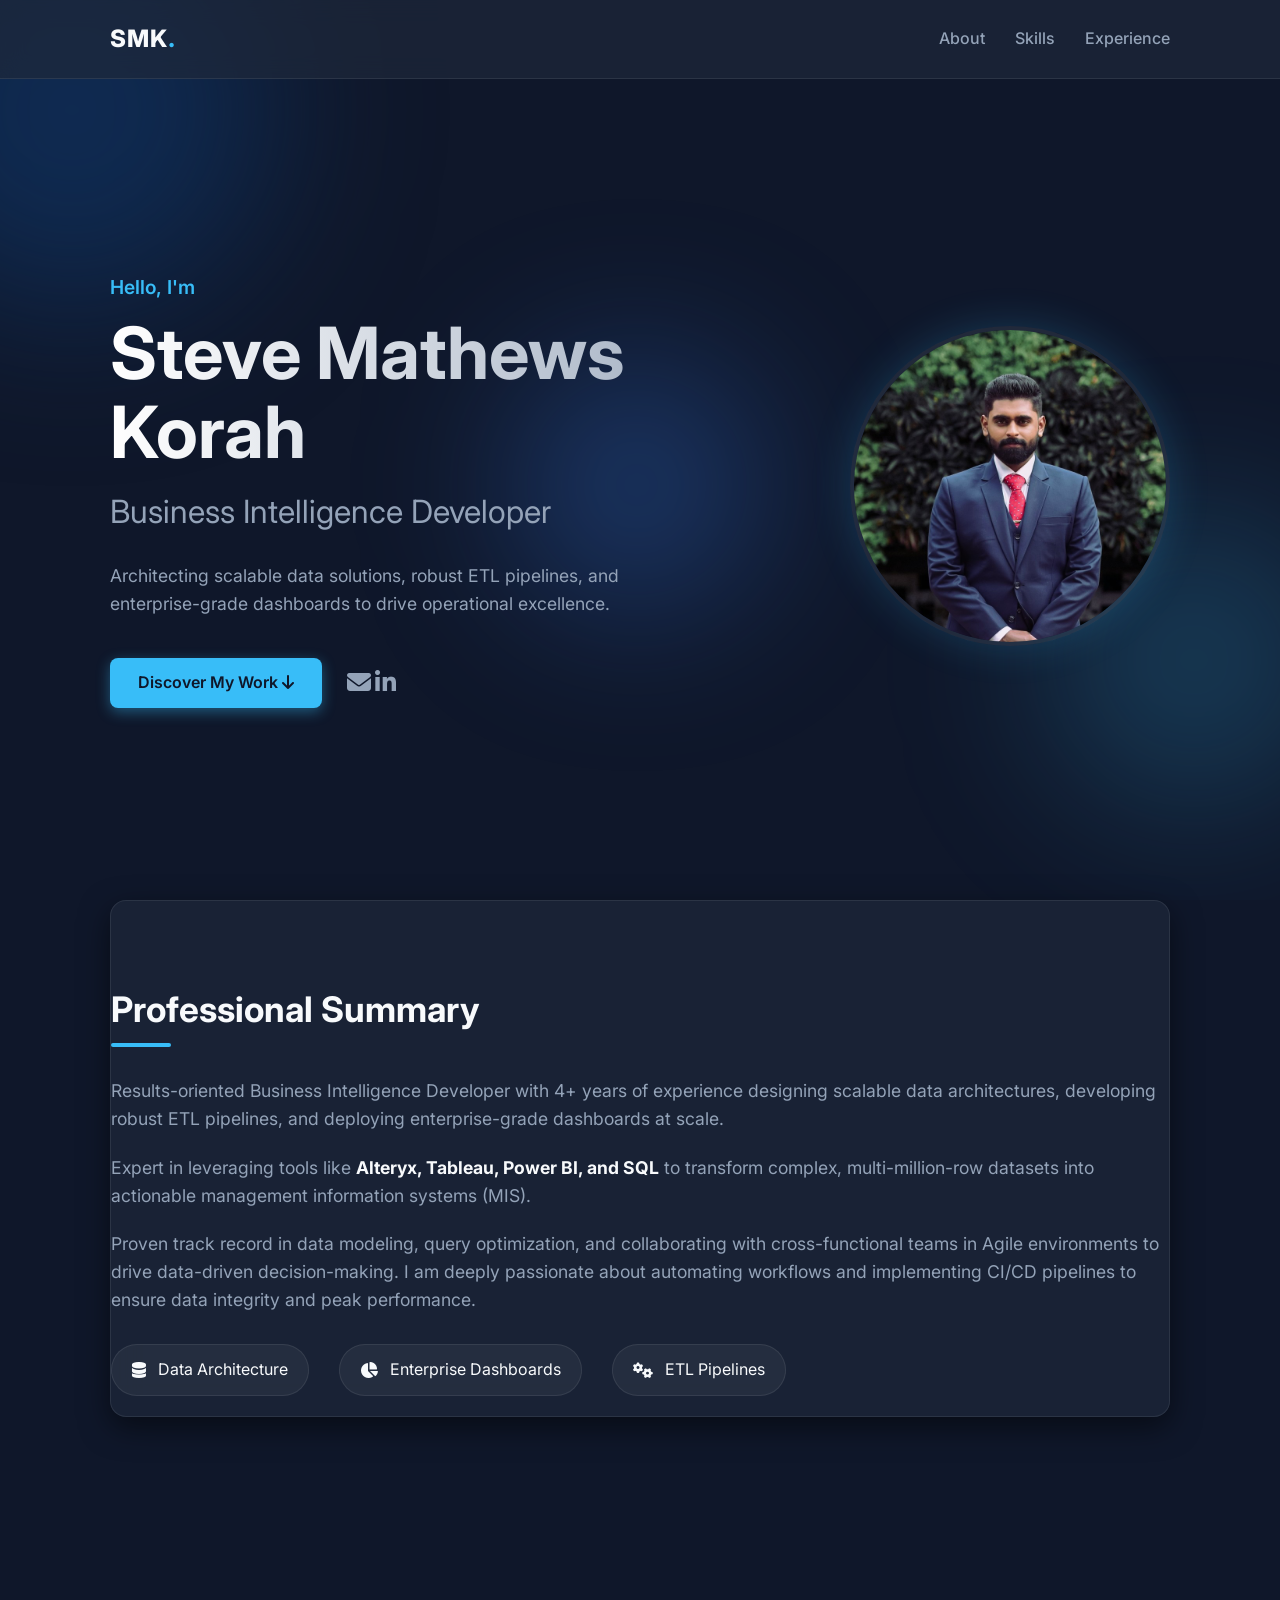
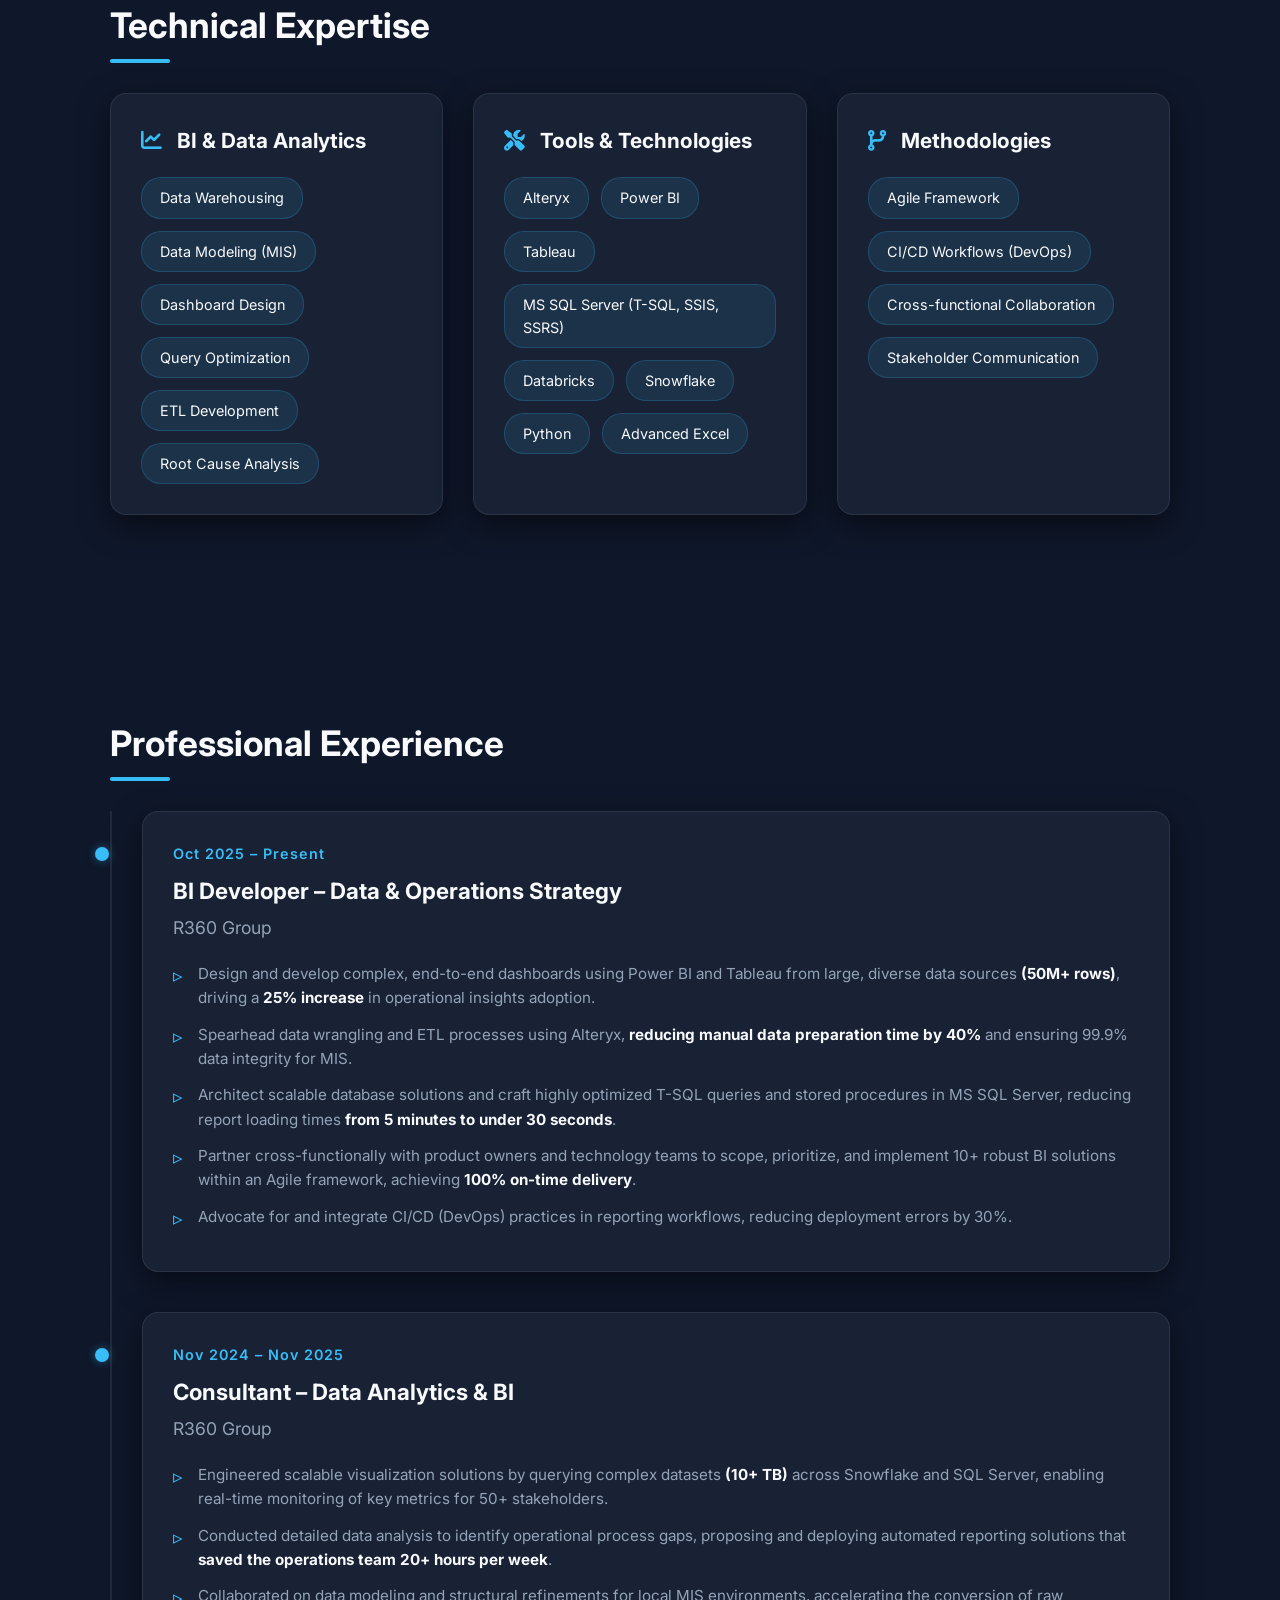
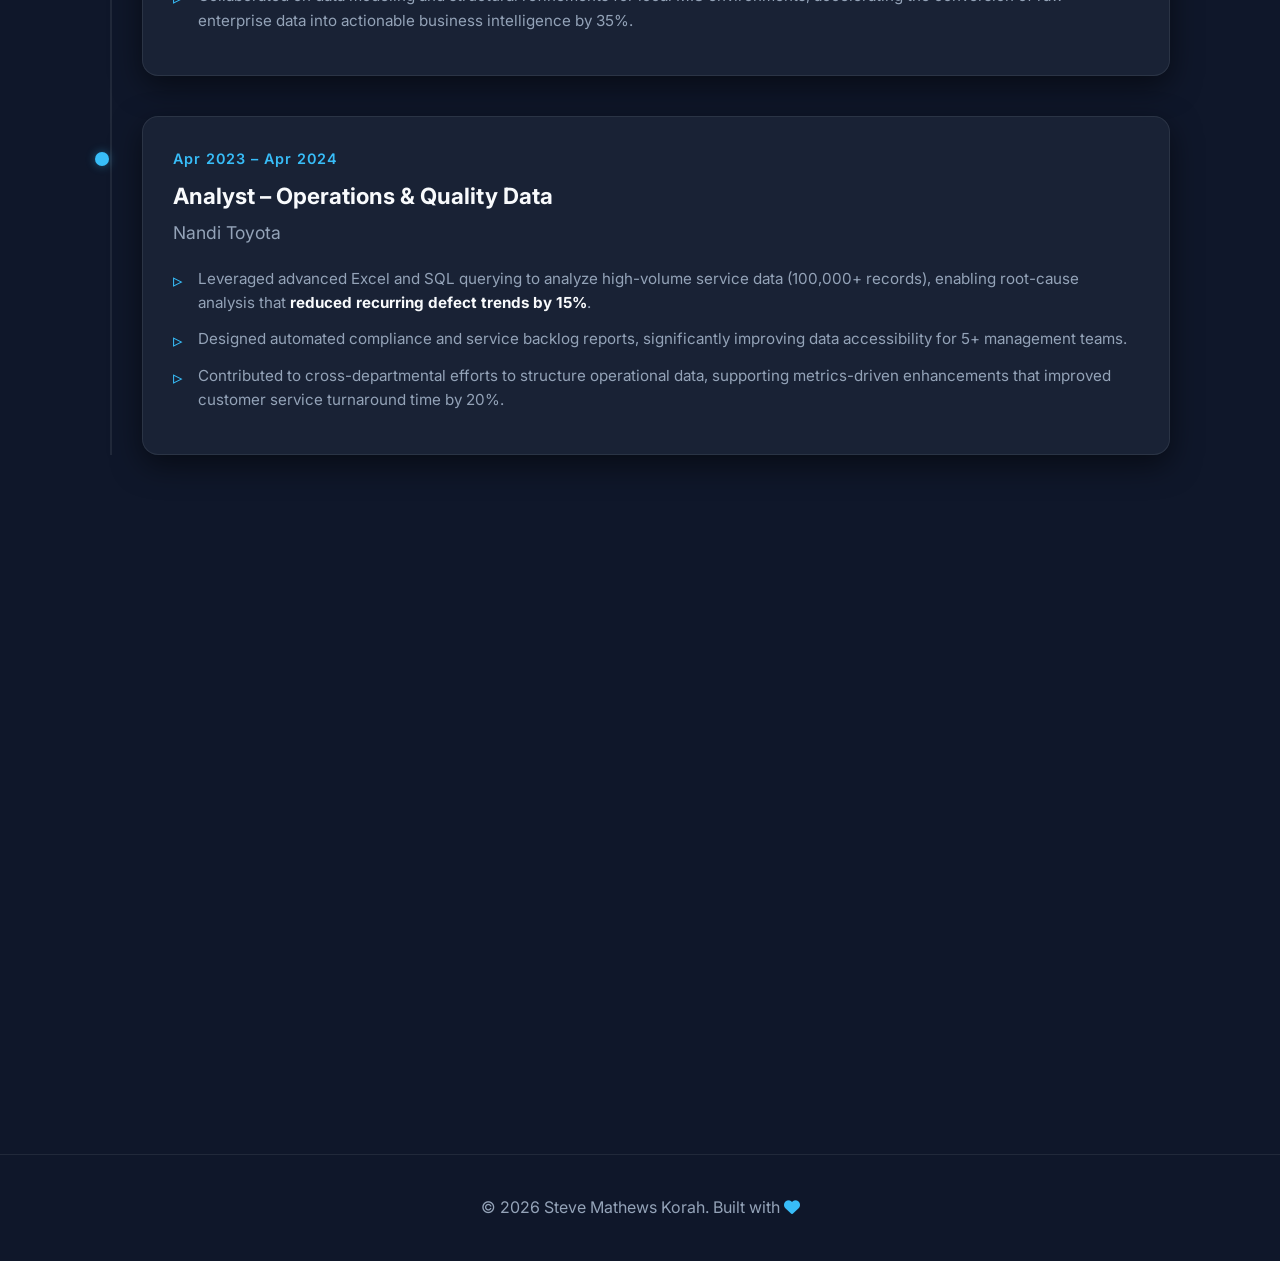
==== index.html @ 28ca1b76 "Initial commit of Steve's BI Developer Portfolio" ====
<!DOCTYPE html>
<html lang="en">
<head>
    <meta charset="UTF-8">
    <meta name="viewport" content="width=device-width, initial-scale=1.0">
    <title>Steve Mathews Korah | BI Developer</title>
    <meta name="description" content="Portfolio of Steve Mathews Korah, a strategic Business Intelligence Developer specializing in data architecture, SQL, Power BI, and Alteryx.">
    <!-- Google Fonts: Inter -->
    <link rel="preconnect" href="https://fonts.googleapis.com">
    <link rel="preconnect" href="https://fonts.gstatic.com" crossorigin>
    <link href="https://fonts.googleapis.com/css2?family=Inter:wght@300;400;500;600;700;800&display=swap" rel="stylesheet">
    <!-- Main Stylesheet -->
    <link rel="stylesheet" href="style.css">
    <!-- Font Awesome for Icons -->
    <link rel="stylesheet" href="https://cdnjs.cloudflare.com/ajax/libs/font-awesome/6.4.0/css/all.min.css">
</head>
<body>

    <!-- Dynamic Background -->
    <div class="bg-shapes">
        <div class="shape shape-1"></div>
        <div class="shape shape-2"></div>
        <div class="shape shape-3"></div>
    </div>

    <!-- Navigation -->
    <nav class="glass-nav">
        <div class="nav-content">
            <a href="#" class="logo">SMK<span class="accent">.</span></a>
            <ul class="nav-links">
                <li><a href="#about">About</a></li>
                <li><a href="#skills">Skills</a></li>
                <li><a href="#experience">Experience</a></li>
            </ul>
        </div>
    </nav>

    <main>
        <!-- Hero Section -->
        <section id="hero" class="hero-section fade-in">
            <div class="hero-container">
                <div class="hero-text">
                    <p class="greeting">Hello, I'm</p>
                    <h1 class="name">Steve Mathews Korah</h1>
                    <h2 class="title">Business Intelligence Developer</h2>
                    <p class="subtitle">Architecting scalable data solutions, robust ETL pipelines, and enterprise-grade dashboards to drive operational excellence.</p>
                    <div class="hero-actions">
                        <a href="#about" class="btn btn-primary">Discover My Work <i class="fa-solid fa-arrow-down"></i></a>
                        <div class="social-links">
                            <a href="mailto:stevemathewskorah@gmail.com" target="_blank" aria-label="Email"><i class="fa-solid fa-envelope"></i></a>
                            <a href="https://linkedin.com/in/steve-mathews-korah-229632209" target="_blank" aria-label="LinkedIn"><i class="fa-brands fa-linkedin-in"></i></a>
                        </div>
                    </div>
                </div>
                <div class="hero-image-wrapper">
                    <img src="assets/profile_pic.jpg" alt="Steve Mathews Korah" class="hero-img">
                </div>
            </div>
        </section>

        <!-- About Section -->
        <section id="about" class="section glass-card slide-up">
            <h2 class="section-title">Professional Summary</h2>
            <div class="about-content">
                <p>Results-oriented Business Intelligence Developer with 4+ years of experience designing scalable data architectures, developing robust ETL pipelines, and deploying enterprise-grade dashboards at scale.</p>
                <p>Expert in leveraging tools like <strong>Alteryx, Tableau, Power BI, and SQL</strong> to transform complex, multi-million-row datasets into actionable management information systems (MIS).</p>
                <p>Proven track record in data modeling, query optimization, and collaborating with cross-functional teams in Agile environments to drive data-driven decision-making. I am deeply passionate about automating workflows and implementing CI/CD pipelines to ensure data integrity and peak performance.</p>
                
                <div class="highlights">
                    <div class="highlight-item">
                        <i class="fa-solid fa-database"></i>
                        <span class="highlight-text">Data Architecture</span>
                    </div>
                    <div class="highlight-item">
                        <i class="fa-solid fa-chart-pie"></i>
                        <span class="highlight-text">Enterprise Dashboards</span>
                    </div>
                    <div class="highlight-item">
                        <i class="fa-solid fa-gears"></i>
                        <span class="highlight-text">ETL Pipelines</span>
                    </div>
                </div>
            </div>
        </section>

        <!-- Skills Section -->
        <section id="skills" class="section slide-up">
            <h2 class="section-title">Technical Expertise</h2>
            
            <div class="skills-grid">
                <!-- BI & Data Analytics -->
                <div class="skill-category glass-card hover-lift">
                    <h3><i class="fa-solid fa-chart-line accent-icon"></i> BI & Data Analytics</h3>
                    <ul class="skill-tags">
                        <li>Data Warehousing</li>
                        <li>Data Modeling (MIS)</li>
                        <li>Dashboard Design</li>
                        <li>Query Optimization</li>
                        <li>ETL Development</li>
                        <li>Root Cause Analysis</li>
                    </ul>
                </div>

                <!-- Technical Tools -->
                <div class="skill-category glass-card hover-lift">
                    <h3><i class="fa-solid fa-screwdriver-wrench accent-icon"></i> Tools & Technologies</h3>
                    <ul class="skill-tags">
                        <li>Alteryx</li>
                        <li>Power BI</li>
                        <li>Tableau</li>
                        <li>MS SQL Server (T-SQL, SSIS, SSRS)</li>
                        <li>Databricks</li>
                        <li>Snowflake</li>
                        <li>Python</li>
                        <li>Advanced Excel</li>
                    </ul>
                </div>

                <!-- Methodologies -->
                <div class="skill-category glass-card hover-lift">
                    <h3><i class="fa-solid fa-code-branch accent-icon"></i> Methodologies</h3>
                    <ul class="skill-tags">
                        <li>Agile Framework</li>
                        <li>CI/CD Workflows (DevOps)</li>
                        <li>Cross-functional Collaboration</li>
                        <li>Stakeholder Communication</li>
                    </ul>
                </div>
            </div>
        </section>

        <!-- Experience Section -->
        <section id="experience" class="section slide-up">
            <h2 class="section-title">Professional Experience</h2>
            
            <div class="timeline">
                
                <!-- R360 Present -->
                <div class="timeline-item glass-card hover-glow">
                    <div class="timeline-date">Oct 2025 – Present</div>
                    <div class="timeline-content">
                        <h3>BI Developer – Data & Operations Strategy</h3>
                        <h4>R360 Group</h4>
                        <ul class="achievement-list">
                            <li>Design and develop complex, end-to-end dashboards using Power BI and Tableau from large, diverse data sources <strong>(50M+ rows)</strong>, driving a <strong>25% increase</strong> in operational insights adoption.</li>
                            <li>Spearhead data wrangling and ETL processes using Alteryx, <strong>reducing manual data preparation time by 40%</strong> and ensuring 99.9% data integrity for MIS.</li>
                            <li>Architect scalable database solutions and craft highly optimized T-SQL queries and stored procedures in MS SQL Server, reducing report loading times <strong>from 5 minutes to under 30 seconds</strong>.</li>
                            <li>Partner cross-functionally with product owners and technology teams to scope, prioritize, and implement 10+ robust BI solutions within an Agile framework, achieving <strong>100% on-time delivery</strong>.</li>
                            <li>Advocate for and integrate CI/CD (DevOps) practices in reporting workflows, reducing deployment errors by 30%.</li>
                        </ul>
                    </div>
                </div>

                <!-- R360 Consultant -->
                <div class="timeline-item glass-card hover-glow">
                    <div class="timeline-date">Nov 2024 – Nov 2025</div>
                    <div class="timeline-content">
                        <h3>Consultant – Data Analytics & BI</h3>
                        <h4>R360 Group</h4>
                        <ul class="achievement-list">
                            <li>Engineered scalable visualization solutions by querying complex datasets <strong>(10+ TB)</strong> across Snowflake and SQL Server, enabling real-time monitoring of key metrics for 50+ stakeholders.</li>
                            <li>Conducted detailed data analysis to identify operational process gaps, proposing and deploying automated reporting solutions that <strong>saved the operations team 20+ hours per week</strong>.</li>
                            <li>Collaborated on data modeling and structural refinements for local MIS environments, accelerating the conversion of raw enterprise data into actionable business intelligence by 35%.</li>
                        </ul>
                    </div>
                </div>

                <!-- Toyota -->
                <div class="timeline-item glass-card hover-glow">
                    <div class="timeline-date">Apr 2023 – Apr 2024</div>
                    <div class="timeline-content">
                        <h3>Analyst – Operations & Quality Data</h3>
                        <h4>Nandi Toyota</h4>
                        <ul class="achievement-list">
                            <li>Leveraged advanced Excel and SQL querying to analyze high-volume service data (100,000+ records), enabling root-cause analysis that <strong>reduced recurring defect trends by 15%</strong>.</li>
                            <li>Designed automated compliance and service backlog reports, significantly improving data accessibility for 5+ management teams.</li>
                            <li>Contributed to cross-departmental efforts to structure operational data, supporting metrics-driven enhancements that improved customer service turnaround time by 20%.</li>
                        </ul>
                    </div>
                </div>
                
            </div>
        </section>

        <!-- Certifications -->
        <section id="certifications" class="section glass-card slide-up">
            <h2 class="section-title">Certifications & Education</h2>
            <div class="cert-grid">
                <div class="education-details">
                    <h3><i class="fa-solid fa-graduation-cap accent-icon"></i> Education</h3>
                    <div class="edu-item">
                        <strong>MBA – International Business</strong>
                        <p>St. Joseph’s Evening College (Autonomous), Bengaluru</p>
                    </div>
                    <div class="edu-item">
                        <strong>B.E. – Automobile Engineering</strong>
                        <p>New Horizon College of Engineering</p>
                    </div>
                </div>
                <div class="cert-details">
                    <h3><i class="fa-solid fa-certificate accent-icon"></i> Certifications</h3>
                    <ul class="cert-list">
                        <li>Oracle Cloud Infrastructure – Data Science Professional</li>
                        <li>OCI Generative AI Professional</li>
                        <li>Oracle AI Vector Search Professional</li>
                        <li>Google Project Management</li>
                    </ul>
                </div>
            </div>
        </section>

    </main>

    <footer>
        <p>&copy; 2026 Steve Mathews Korah. Built with <i class="fa-solid fa-heart accent" style="color:#38bdf8;"></i></p>
    </footer>

    <!-- Main Script -->
    <script src="script.js"></script>
</body>
</html>
---- style.css ----
/* style.css */
:root {
    --bg-color: #0f172a;
    --text-color: #f8fafc;
    --text-muted: #94a3b8;
    --accent-color: #38bdf8;
    --accent-glow: rgba(56, 189, 248, 0.4);
    --glass-bg: rgba(30, 41, 59, 0.7);
    --glass-border: rgba(255, 255, 255, 0.08);
}

* {
    margin: 0;
    padding: 0;
    box-sizing: border-box;
    font-family: 'Inter', sans-serif;
}

body {
    background-color: var(--bg-color);
    color: var(--text-color);
    line-height: 1.6;
    overflow-x: hidden;
}

/* Background Animated Shapes */
.bg-shapes {
    position: fixed;
    top: 0;
    left: 0;
    width: 100vw;
    height: 100vh;
    z-index: -1;
    overflow: hidden;
}
.shape {
    position: absolute;
    filter: blur(80px);
    border-radius: 50%;
    animation: float 20s infinite ease-in-out alternate;
}
.shape-1 {
    width: 400px;
    height: 400px;
    background: rgba(15, 56, 108, 0.6);
    top: -10%;
    left: -10%;
}
.shape-2 {
    width: 300px;
    height: 300px;
    background: rgba(56, 189, 248, 0.2);
    bottom: 10%;
    right: -5%;
    animation-delay: -5s;
}
.shape-3 {
    width: 250px;
    height: 250px;
    background: rgba(59, 130, 246, 0.3);
    top: 40%;
    left: 40%;
    animation-delay: -10s;
}

@keyframes float {
    0% { transform: translate(0, 0) scale(1); }
    100% { transform: translate(30px, 50px) scale(1.1); }
}

/* Typography & Layout */
main {
    max-width: 1100px;
    margin: 0 auto;
    padding: 0 20px;
}
h1, h2, h3 {
    font-weight: 700;
}
.accent {
    color: var(--accent-color);
}
.accent-icon {
    color: var(--accent-color);
    margin-right: 10px;
}

/* Navigation */
.glass-nav {
    position: fixed;
    top: 0;
    width: 100%;
    background: var(--glass-bg);
    backdrop-filter: blur(12px);
    border-bottom: 1px solid var(--glass-border);
    z-index: 1000;
}
.nav-content {
    max-width: 1100px;
    margin: 0 auto;
    padding: 20px;
    display: flex;
    justify-content: space-between;
    align-items: center;
}
.logo {
    font-size: 1.5rem;
    font-weight: 800;
    text-decoration: none;
    color: var(--text-color);
    letter-spacing: 1px;
}
.nav-links {
    list-style: none;
    display: flex;
    gap: 30px;
}
.nav-links a {
    text-decoration: none;
    color: var(--text-muted);
    font-weight: 500;
    transition: color 0.3s;
}
.nav-links a:hover, .nav-links a.active {
    color: var(--accent-color);
}

/* Buttons */
.btn {
    display: inline-block;
    padding: 12px 28px;
    border-radius: 8px;
    text-decoration: none;
    font-weight: 600;
    transition: all 0.3s ease;
}
.btn-primary {
    background-color: var(--accent-color);
    color: #0f172a;
    box-shadow: 0 4px 14px var(--accent-glow);
}
.btn-primary:hover {
    transform: translateY(-2px);
    box-shadow: 0 6px 20px var(--accent-glow);
    background-color: #7dd3fc;
}

/* Glassmorphism Classes */
.glass-card {
    background: var(--glass-bg);
    backdrop-filter: blur(16px);
    border: 1px solid var(--glass-border);
    border-radius: 16px;
    padding: 40px;
    box-shadow: 0 10px 30px rgba(0,0,0,0.5);
}

/* Hero Section */
.hero-section {
    min-height: 100vh;
    display: flex;
    align-items: center;
    padding-top: 80px;
}
.hero-container {
    display: flex;
    align-items: center;
    justify-content: space-between;
    gap: 40px;
    width: 100%;
}
.hero-text {
    flex: 1;
}
.greeting {
    font-size: 1.2rem;
    color: var(--accent-color);
    margin-bottom: 10px;
    font-weight: 600;
}
.name {
    font-size: 4.5rem;
    line-height: 1.1;
    margin-bottom: 15px;
    background: linear-gradient(to right, #ffffff, #94a3b8);
    -webkit-background-clip: text;
    -webkit-text-fill-color: transparent;
}
.title {
    font-size: 2rem;
    color: var(--text-muted);
    font-weight: 400;
    margin-bottom: 25px;
}
.subtitle {
    font-size: 1.1rem;
    color: var(--text-muted);
    margin-bottom: 40px;
    max-width: 600px;
}
.hero-actions {
    display: flex;
    align-items: center;
    gap: 25px;
}
.social-links a {
    color: var(--text-muted);
    font-size: 1.5rem;
    text-decoration: none;
    transition: color 0.3s, transform 0.3s;
}
.social-links a:hover {
    color: var(--accent-color);
    transform: translateY(-3px);
}

.hero-image-wrapper {
    flex-shrink: 0;
}
.hero-img {
    width: 320px;
    height: 320px;
    border-radius: 50%;
    object-fit: cover;
    border: 4px solid var(--glass-border);
    box-shadow: 0 0 40px rgba(56, 189, 248, 0.2);
}

/* Sections */
.section {
    margin-bottom: 100px;
    padding: 80px 0 20px 0;
}
.section-title {
    font-size: 2.2rem;
    margin-bottom: 40px;
    position: relative;
    display: inline-block;
}
.section-title::after {
    content: '';
    position: absolute;
    bottom: -10px;
    left: 0;
    width: 60px;
    height: 4px;
    background: var(--accent-color);
    border-radius: 2px;
}

/* About Content */
.about-content p {
    font-size: 1.1rem;
    color: var(--text-muted);
    margin-bottom: 20px;
}
.about-content strong {
    color: var(--text-color);
}
.highlights {
    display: flex;
    gap: 30px;
    margin-top: 30px;
    flex-wrap: wrap;
}
.highlight-item {
    display: flex;
    align-items: center;
    gap: 12px;
    background: rgba(255,255,255,0.05);
    padding: 12px 20px;
    border-radius: 30px;
    border: 1px solid var(--glass-border);
}

/* Skills Grid */
.skills-grid {
    display: grid;
    grid-template-columns: repeat(auto-fit, minmax(300px, 1fr));
    gap: 30px;
}
.skill-category {
    padding: 30px;
}
.skill-category h3 {
    margin-bottom: 20px;
    font-size: 1.3rem;
}
.skill-tags {
    list-style: none;
    display: flex;
    flex-wrap: wrap;
    gap: 12px;
}
.skill-tags li {
    background: rgba(56, 189, 248, 0.1);
    color: var(--text-color);
    padding: 8px 18px;
    border-radius: 20px;
    font-size: 0.9rem;
    border: 1px solid rgba(56, 189, 248, 0.2);
    transition: all 0.3s;
}
.skill-tags li:hover {
    background: var(--accent-color);
    color: #0f172a;
    transform: translateY(-2px);
}

/* Experience Timeline */
.timeline {
    position: relative;
    padding-left: 30px;
    border-left: 2px solid var(--glass-border);
}
.timeline-item {
    position: relative;
    margin-bottom: 40px;
    padding: 30px;
}
.timeline-item::before {
    content: '';
    position: absolute;
    left: -48px;
    top: 35px;
    width: 14px;
    height: 14px;
    background: var(--accent-color);
    border-radius: 50%;
    box-shadow: 0 0 10px var(--accent-glow);
}
.timeline-date {
    font-size: 0.9rem;
    color: var(--accent-color);
    font-weight: 600;
    margin-bottom: 8px;
    letter-spacing: 1px;
}
.timeline-item h3 {
    font-size: 1.4rem;
    color: var(--text-color);
    margin-bottom: 5px;
}
.timeline-item h4 {
    font-size: 1.1rem;
    font-weight: 400;
    color: var(--text-muted);
    margin-bottom: 20px;
}
.achievement-list {
    list-style: none;
}
.achievement-list li {
    position: relative;
    padding-left: 25px;
    margin-bottom: 12px;
    color: var(--text-muted);
    font-size: 0.95rem;
}
.achievement-list li::before {
    content: '▹';
    position: absolute;
    left: 0;
    color: var(--accent-color);
    font-size: 1.2rem;
    top: -2px;
}
.achievement-list strong {
    color: var(--text-color);
}

/* Certifications & Education */
.cert-grid {
    display: grid;
    grid-template-columns: 1fr 1fr;
    gap: 40px;
}
.cert-grid h3 {
    margin-bottom: 25px;
}
.edu-item {
    margin-bottom: 20px;
}
.edu-item strong {
    display: block;
    color: var(--text-color);
    font-size: 1.1rem;
}
.edu-item p {
    color: var(--text-muted);
    font-size: 0.9rem;
    margin-top: 5px;
}
.cert-list {
    list-style: none;
}
.cert-list li {
    padding: 10px 0;
    border-bottom: 1px solid var(--glass-border);
    color: var(--text-muted);
}
.cert-list li:last-child {
    border-bottom: none;
}

/* Footer */
footer {
    text-align: center;
    padding: 40px 0;
    color: var(--text-muted);
    border-top: 1px solid var(--glass-border);
    margin-top: 50px;
}

/* Animations & Interactions */
.hover-lift {
    transition: transform 0.4s cubic-bezier(0.175, 0.885, 0.32, 1.275);
}
.hover-lift:hover {
    transform: translateY(-8px);
}
.hover-glow {
    transition: all 0.4s ease;
}
.hover-glow:hover {
    box-shadow: 0 10px 40px rgba(56, 189, 248, 0.15);
    border-color: rgba(56, 189, 248, 0.3);
}

/* Initial States for Intersection Observer Animations */
.slide-up {
    opacity: 0;
    transform: translateY(40px);
    transition: opacity 0.8s ease-out, transform 0.8s ease-out;
}
.slide-up.visible {
    opacity: 1;
    transform: translateY(0);
}
.fade-in {
    opacity: 0;
    animation: fadeInAnim 1s ease-out forwards;
}

@keyframes fadeInAnim {
    from { opacity: 0; transform: translateY(-20px); }
    to { opacity: 1; transform: translateY(0); }
}

/* Responsive */
@media (max-width: 900px) {
    .hero-container {
        flex-direction: column-reverse;
        text-align: center;
        padding-top: 40px;
    }
    .hero-actions {
        justify-content: center;
    }
    .hero-img {
        width: 250px;
        height: 250px;
    }
    .name {
        font-size: 3rem;
    }
    .cert-grid {
        grid-template-columns: 1fr;
    }
}
@media (max-width: 600px) {
    .nav-links {
        display: none;
    }
    .glass-card {
        padding: 25px;
    }
    .timeline::before {
        left: 10px;
    }
    .timeline-item::before {
        left: 4px;
        width: 10px;
        height: 10px;
    }
    .timeline {
        padding-left: 20px;
        border-left: none;
    }
    .timeline-item {
        border-left: 2px solid var(--glass-border);
    }
}
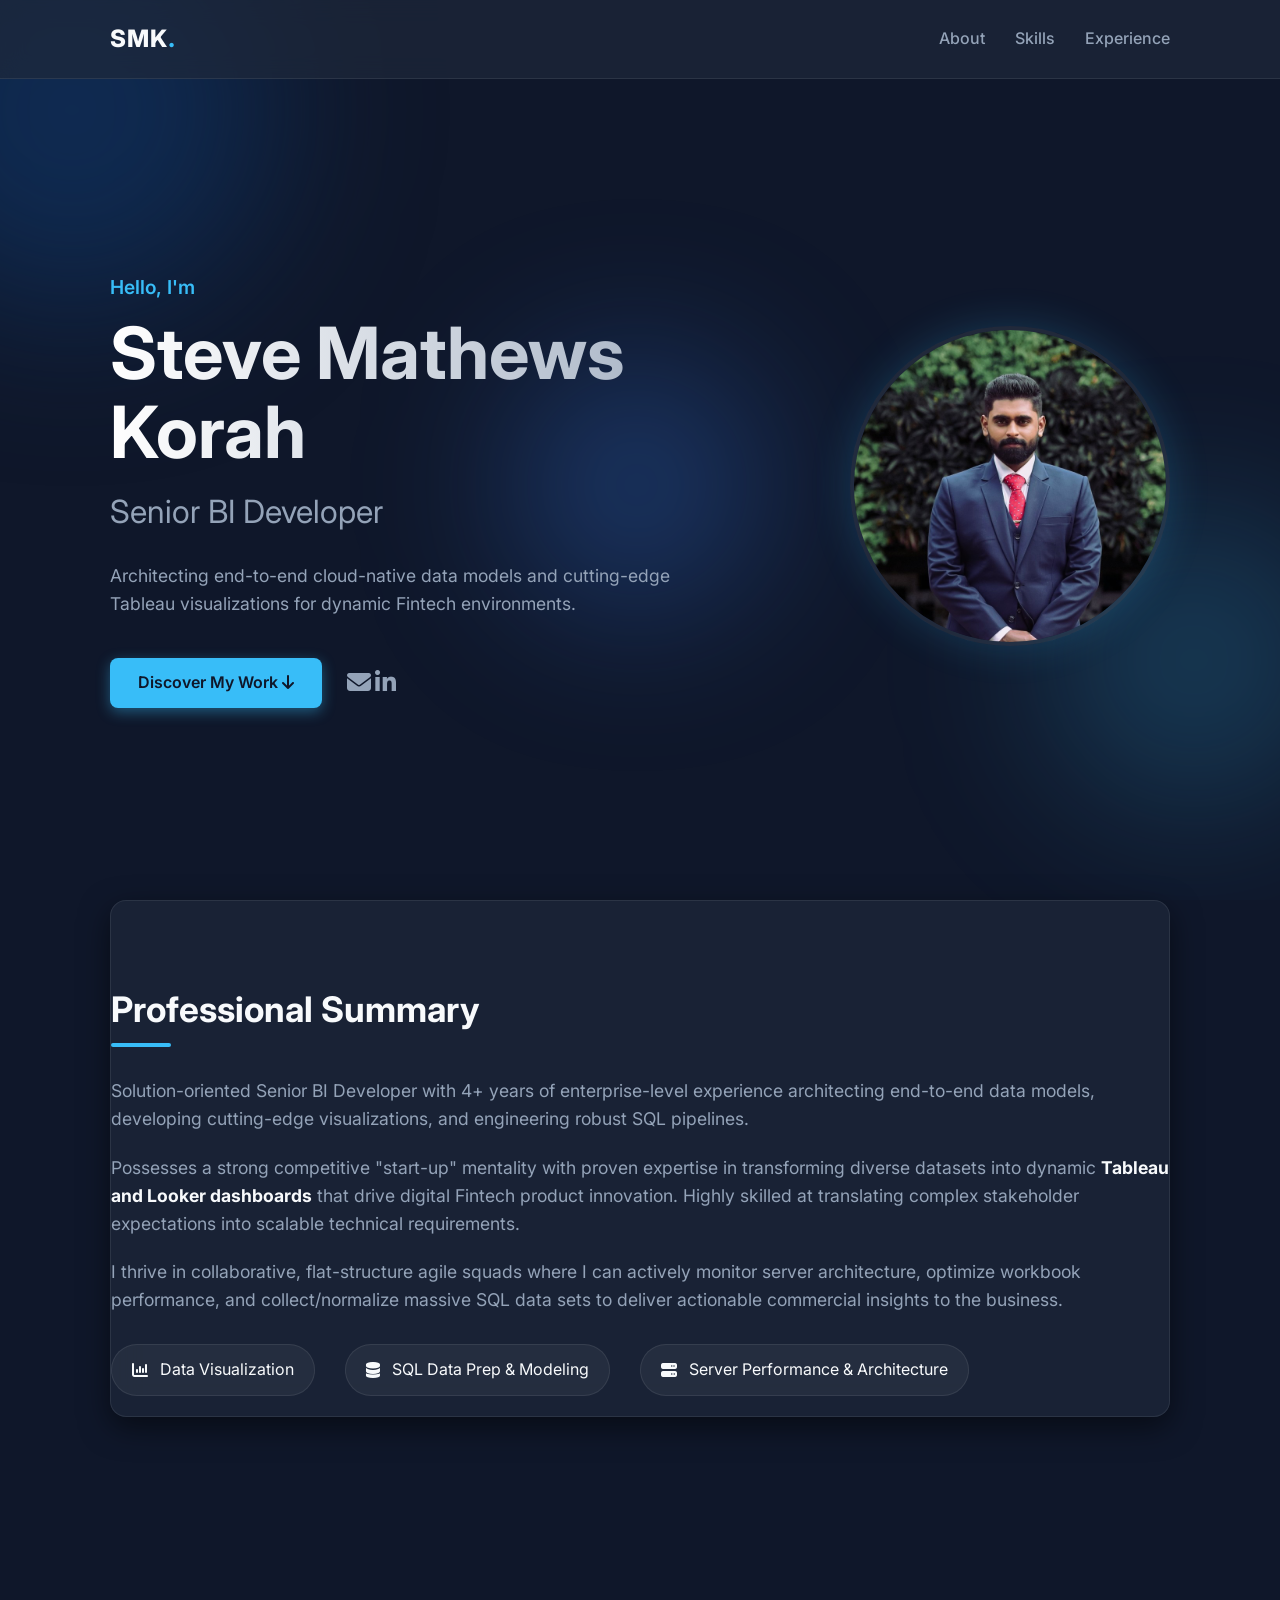
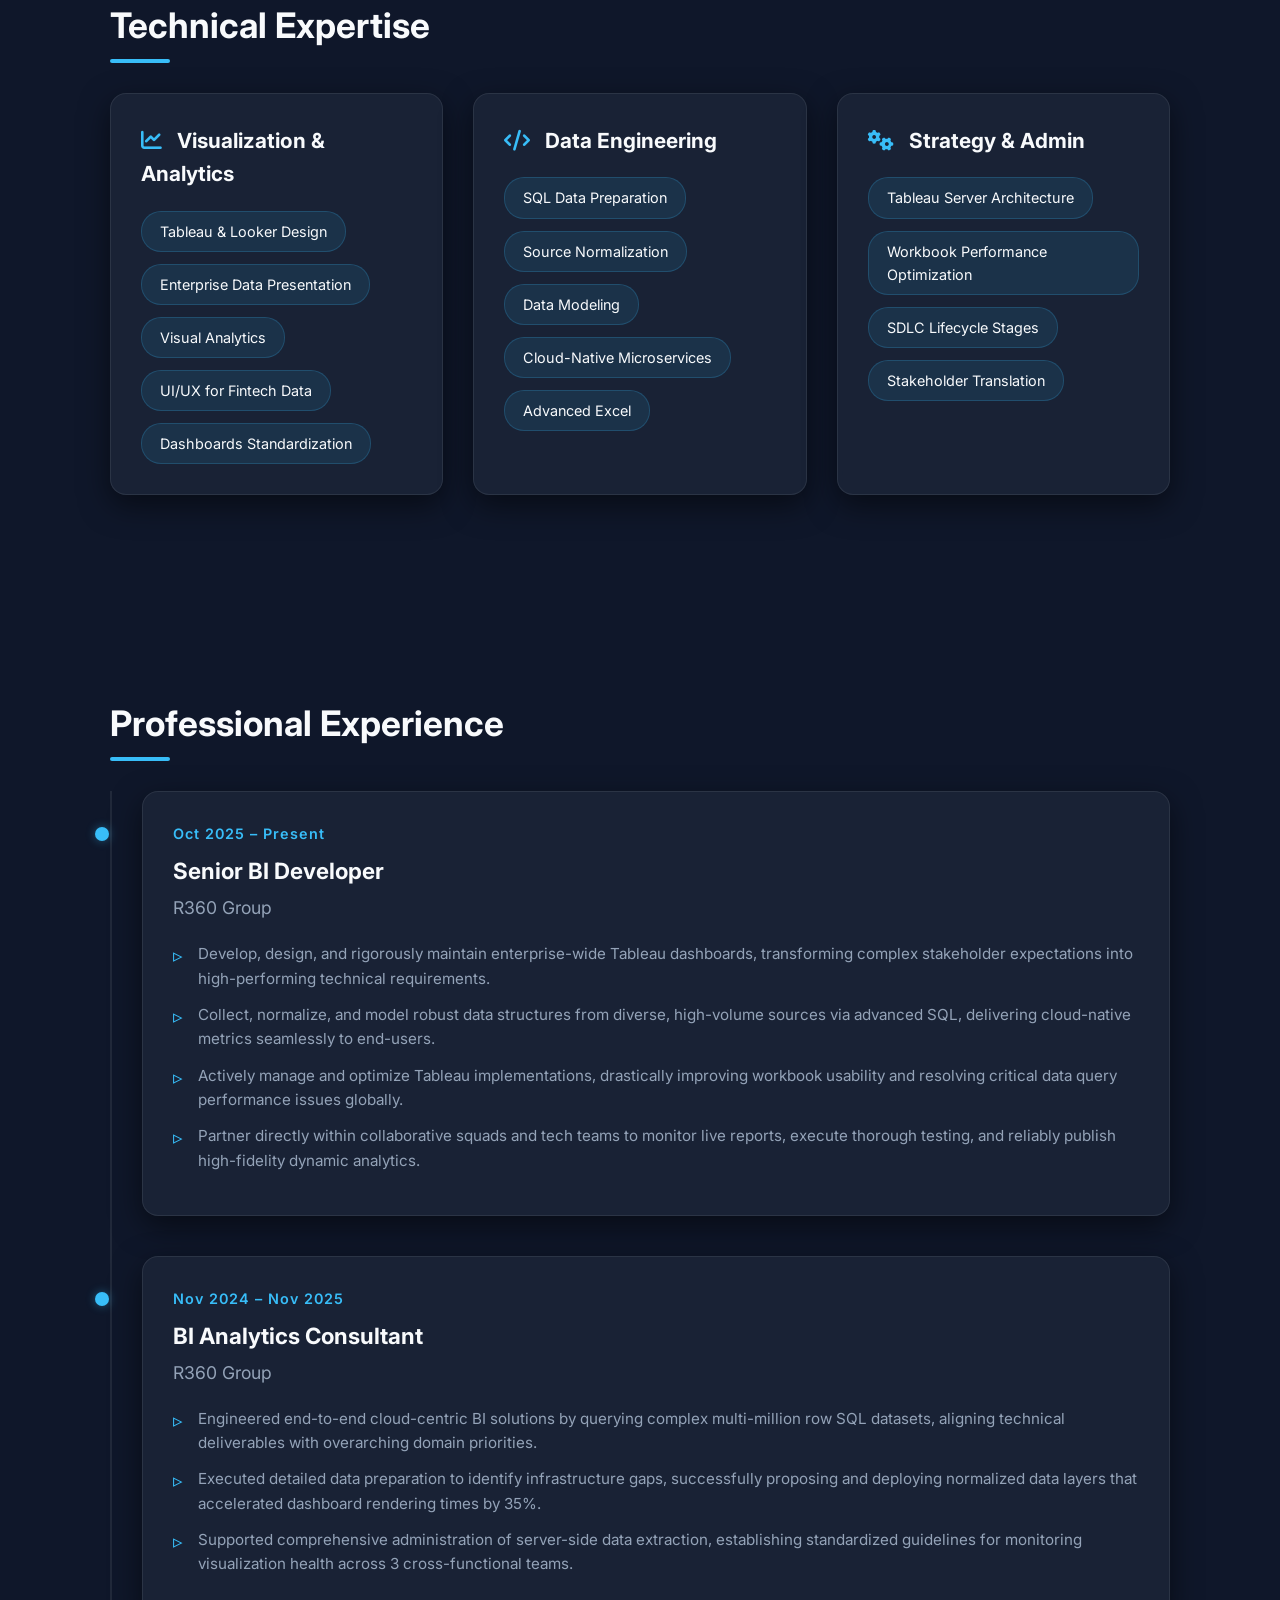
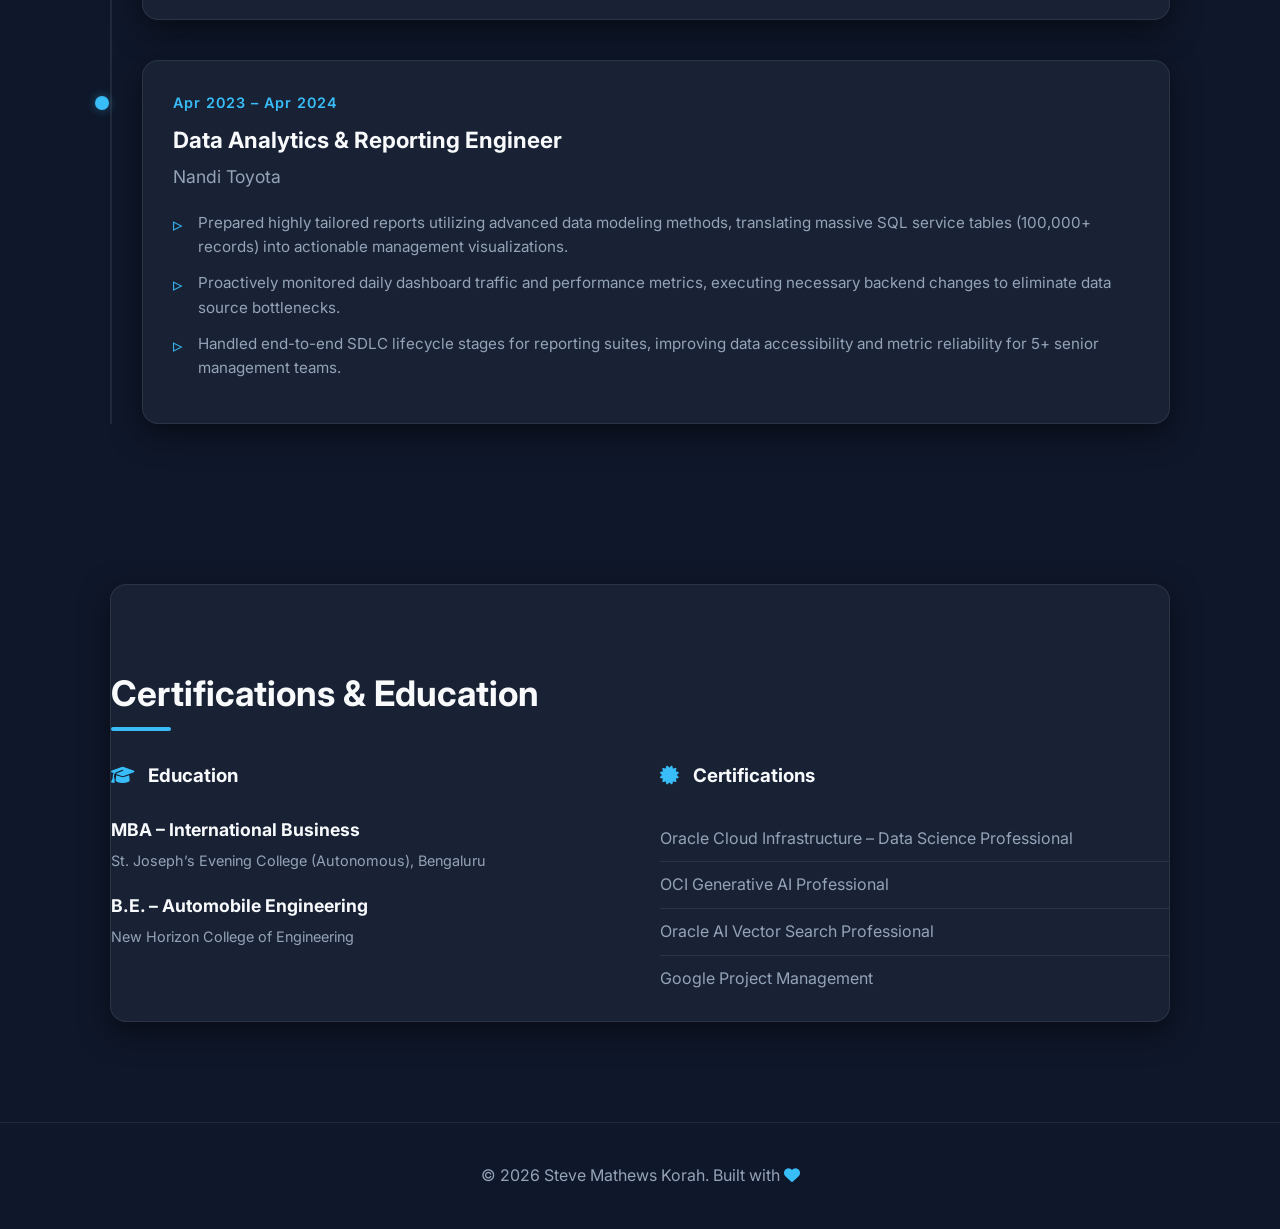
==== commit ddf4a1da: "Update portfolio for Senior BI Developer role" ====
--- a/index.html
+++ b/index.html
@@ -3,8 +3,8 @@
 <head>
     <meta charset="UTF-8">
     <meta name="viewport" content="width=device-width, initial-scale=1.0">
-    <title>Steve Mathews Korah | BI Developer</title>
-    <meta name="description" content="Portfolio of Steve Mathews Korah, a strategic Business Intelligence Developer specializing in data architecture, SQL, Power BI, and Alteryx.">
+    <title>Steve Mathews Korah | Senior BI Developer</title>
+    <meta name="description" content="Portfolio of Steve Mathews Korah, a Senior BI Developer specializing in Tableau, Looker, SQL data modeling, and enterprise Fintech solutions.">
     <!-- Google Fonts: Inter -->
     <link rel="preconnect" href="https://fonts.googleapis.com">
     <link rel="preconnect" href="https://fonts.gstatic.com" crossorigin>
@@ -42,8 +42,8 @@
                 <div class="hero-text">
                     <p class="greeting">Hello, I'm</p>
                     <h1 class="name">Steve Mathews Korah</h1>
-                    <h2 class="title">Business Intelligence Developer</h2>
-                    <p class="subtitle">Architecting scalable data solutions, robust ETL pipelines, and enterprise-grade dashboards to drive operational excellence.</p>
+                    <h2 class="title">Senior BI Developer</h2>
+                    <p class="subtitle">Architecting end-to-end cloud-native data models and cutting-edge Tableau visualizations for dynamic Fintech environments.</p>
                     <div class="hero-actions">
                         <a href="#about" class="btn btn-primary">Discover My Work <i class="fa-solid fa-arrow-down"></i></a>
                         <div class="social-links">
@@ -62,22 +62,22 @@
         <section id="about" class="section glass-card slide-up">
             <h2 class="section-title">Professional Summary</h2>
             <div class="about-content">
-                <p>Results-oriented Business Intelligence Developer with 4+ years of experience designing scalable data architectures, developing robust ETL pipelines, and deploying enterprise-grade dashboards at scale.</p>
-                <p>Expert in leveraging tools like <strong>Alteryx, Tableau, Power BI, and SQL</strong> to transform complex, multi-million-row datasets into actionable management information systems (MIS).</p>
-                <p>Proven track record in data modeling, query optimization, and collaborating with cross-functional teams in Agile environments to drive data-driven decision-making. I am deeply passionate about automating workflows and implementing CI/CD pipelines to ensure data integrity and peak performance.</p>
+                <p>Solution-oriented Senior BI Developer with 4+ years of enterprise-level experience architecting end-to-end data models, developing cutting-edge visualizations, and engineering robust SQL pipelines.</p>
+                <p>Possesses a strong competitive "start-up" mentality with proven expertise in transforming diverse datasets into dynamic <strong>Tableau and Looker dashboards</strong> that drive digital Fintech product innovation. Highly skilled at translating complex stakeholder expectations into scalable technical requirements.</p>
+                <p>I thrive in collaborative, flat-structure agile squads where I can actively monitor server architecture, optimize workbook performance, and collect/normalize massive SQL data sets to deliver actionable commercial insights to the business.</p>
                 
                 <div class="highlights">
                     <div class="highlight-item">
+                        <i class="fa-solid fa-chart-column"></i>
+                        <span class="highlight-text">Data Visualization</span>
+                    </div>
+                    <div class="highlight-item">
                         <i class="fa-solid fa-database"></i>
-                        <span class="highlight-text">Data Architecture</span>
+                        <span class="highlight-text">SQL Data Prep & Modeling</span>
                     </div>
                     <div class="highlight-item">
-                        <i class="fa-solid fa-chart-pie"></i>
-                        <span class="highlight-text">Enterprise Dashboards</span>
-                    </div>
-                    <div class="highlight-item">
-                        <i class="fa-solid fa-gears"></i>
-                        <span class="highlight-text">ETL Pipelines</span>
+                        <i class="fa-solid fa-server"></i>
+                        <span class="highlight-text">Server Performance & Architecture</span>
                     </div>
                 </div>
             </div>
@@ -88,42 +88,38 @@
             <h2 class="section-title">Technical Expertise</h2>
             
             <div class="skills-grid">
-                <!-- BI & Data Analytics -->
+                <!-- Visualization & Analytics -->
                 <div class="skill-category glass-card hover-lift">
-                    <h3><i class="fa-solid fa-chart-line accent-icon"></i> BI & Data Analytics</h3>
+                    <h3><i class="fa-solid fa-chart-line accent-icon"></i> Visualization & Analytics</h3>
                     <ul class="skill-tags">
-                        <li>Data Warehousing</li>
-                        <li>Data Modeling (MIS)</li>
-                        <li>Dashboard Design</li>
-                        <li>Query Optimization</li>
-                        <li>ETL Development</li>
-                        <li>Root Cause Analysis</li>
-                    </ul>
-                </div>
-
-                <!-- Technical Tools -->
+                        <li>Tableau & Looker Design</li>
+                        <li>Enterprise Data Presentation</li>
+                        <li>Visual Analytics</li>
+                        <li>UI/UX for Fintech Data</li>
+                        <li>Dashboards Standardization</li>
+                    </ul>
+                </div>
+
+                <!-- Data Engineering -->
                 <div class="skill-category glass-card hover-lift">
-                    <h3><i class="fa-solid fa-screwdriver-wrench accent-icon"></i> Tools & Technologies</h3>
+                    <h3><i class="fa-solid fa-code accent-icon"></i> Data Engineering</h3>
                     <ul class="skill-tags">
-                        <li>Alteryx</li>
-                        <li>Power BI</li>
-                        <li>Tableau</li>
-                        <li>MS SQL Server (T-SQL, SSIS, SSRS)</li>
-                        <li>Databricks</li>
-                        <li>Snowflake</li>
-                        <li>Python</li>
+                        <li>SQL Data Preparation</li>
+                        <li>Source Normalization</li>
+                        <li>Data Modeling</li>
+                        <li>Cloud-Native Microservices</li>
                         <li>Advanced Excel</li>
                     </ul>
                 </div>
 
-                <!-- Methodologies -->
+                <!-- Strategic Administration -->
                 <div class="skill-category glass-card hover-lift">
-                    <h3><i class="fa-solid fa-code-branch accent-icon"></i> Methodologies</h3>
+                    <h3><i class="fa-solid fa-gears accent-icon"></i> Strategy & Admin</h3>
                     <ul class="skill-tags">
-                        <li>Agile Framework</li>
-                        <li>CI/CD Workflows (DevOps)</li>
-                        <li>Cross-functional Collaboration</li>
-                        <li>Stakeholder Communication</li>
+                        <li>Tableau Server Architecture</li>
+                        <li>Workbook Performance Optimization</li>
+                        <li>SDLC Lifecycle Stages</li>
+                        <li>Stakeholder Translation</li>
                     </ul>
                 </div>
             </div>
@@ -139,14 +135,13 @@
                 <div class="timeline-item glass-card hover-glow">
                     <div class="timeline-date">Oct 2025 – Present</div>
                     <div class="timeline-content">
-                        <h3>BI Developer – Data & Operations Strategy</h3>
+                        <h3>Senior BI Developer</h3>
                         <h4>R360 Group</h4>
                         <ul class="achievement-list">
-                            <li>Design and develop complex, end-to-end dashboards using Power BI and Tableau from large, diverse data sources <strong>(50M+ rows)</strong>, driving a <strong>25% increase</strong> in operational insights adoption.</li>
-                            <li>Spearhead data wrangling and ETL processes using Alteryx, <strong>reducing manual data preparation time by 40%</strong> and ensuring 99.9% data integrity for MIS.</li>
-                            <li>Architect scalable database solutions and craft highly optimized T-SQL queries and stored procedures in MS SQL Server, reducing report loading times <strong>from 5 minutes to under 30 seconds</strong>.</li>
-                            <li>Partner cross-functionally with product owners and technology teams to scope, prioritize, and implement 10+ robust BI solutions within an Agile framework, achieving <strong>100% on-time delivery</strong>.</li>
-                            <li>Advocate for and integrate CI/CD (DevOps) practices in reporting workflows, reducing deployment errors by 30%.</li>
+                            <li>Develop, design, and rigorously maintain enterprise-wide Tableau dashboards, transforming complex stakeholder expectations into high-performing technical requirements.</li>
+                            <li>Collect, normalize, and model robust data structures from diverse, high-volume sources via advanced SQL, delivering cloud-native metrics seamlessly to end-users.</li>
+                            <li>Actively manage and optimize Tableau implementations, drastically improving workbook usability and resolving critical data query performance issues globally.</li>
+                            <li>Partner directly within collaborative squads and tech teams to monitor live reports, execute thorough testing, and reliably publish high-fidelity dynamic analytics.</li>
                         </ul>
                     </div>
                 </div>
@@ -155,12 +150,12 @@
                 <div class="timeline-item glass-card hover-glow">
                     <div class="timeline-date">Nov 2024 – Nov 2025</div>
                     <div class="timeline-content">
-                        <h3>Consultant – Data Analytics & BI</h3>
+                        <h3>BI Analytics Consultant</h3>
                         <h4>R360 Group</h4>
                         <ul class="achievement-list">
-                            <li>Engineered scalable visualization solutions by querying complex datasets <strong>(10+ TB)</strong> across Snowflake and SQL Server, enabling real-time monitoring of key metrics for 50+ stakeholders.</li>
-                            <li>Conducted detailed data analysis to identify operational process gaps, proposing and deploying automated reporting solutions that <strong>saved the operations team 20+ hours per week</strong>.</li>
-                            <li>Collaborated on data modeling and structural refinements for local MIS environments, accelerating the conversion of raw enterprise data into actionable business intelligence by 35%.</li>
+                            <li>Engineered end-to-end cloud-centric BI solutions by querying complex multi-million row SQL datasets, aligning technical deliverables with overarching domain priorities.</li>
+                            <li>Executed detailed data preparation to identify infrastructure gaps, successfully proposing and deploying normalized data layers that accelerated dashboard rendering times by 35%.</li>
+                            <li>Supported comprehensive administration of server-side data extraction, establishing standardized guidelines for monitoring visualization health across 3 cross-functional teams.</li>
                         </ul>
                     </div>
                 </div>
@@ -169,12 +164,12 @@
                 <div class="timeline-item glass-card hover-glow">
                     <div class="timeline-date">Apr 2023 – Apr 2024</div>
                     <div class="timeline-content">
-                        <h3>Analyst – Operations & Quality Data</h3>
+                        <h3>Data Analytics & Reporting Engineer</h3>
                         <h4>Nandi Toyota</h4>
                         <ul class="achievement-list">
-                            <li>Leveraged advanced Excel and SQL querying to analyze high-volume service data (100,000+ records), enabling root-cause analysis that <strong>reduced recurring defect trends by 15%</strong>.</li>
-                            <li>Designed automated compliance and service backlog reports, significantly improving data accessibility for 5+ management teams.</li>
-                            <li>Contributed to cross-departmental efforts to structure operational data, supporting metrics-driven enhancements that improved customer service turnaround time by 20%.</li>
+                            <li>Prepared highly tailored reports utilizing advanced data modeling methods, translating massive SQL service tables (100,000+ records) into actionable management visualizations.</li>
+                            <li>Proactively monitored daily dashboard traffic and performance metrics, executing necessary backend changes to eliminate data source bottlenecks.</li>
+                            <li>Handled end-to-end SDLC lifecycle stages for reporting suites, improving data accessibility and metric reliability for 5+ senior management teams.</li>
                         </ul>
                     </div>
                 </div>
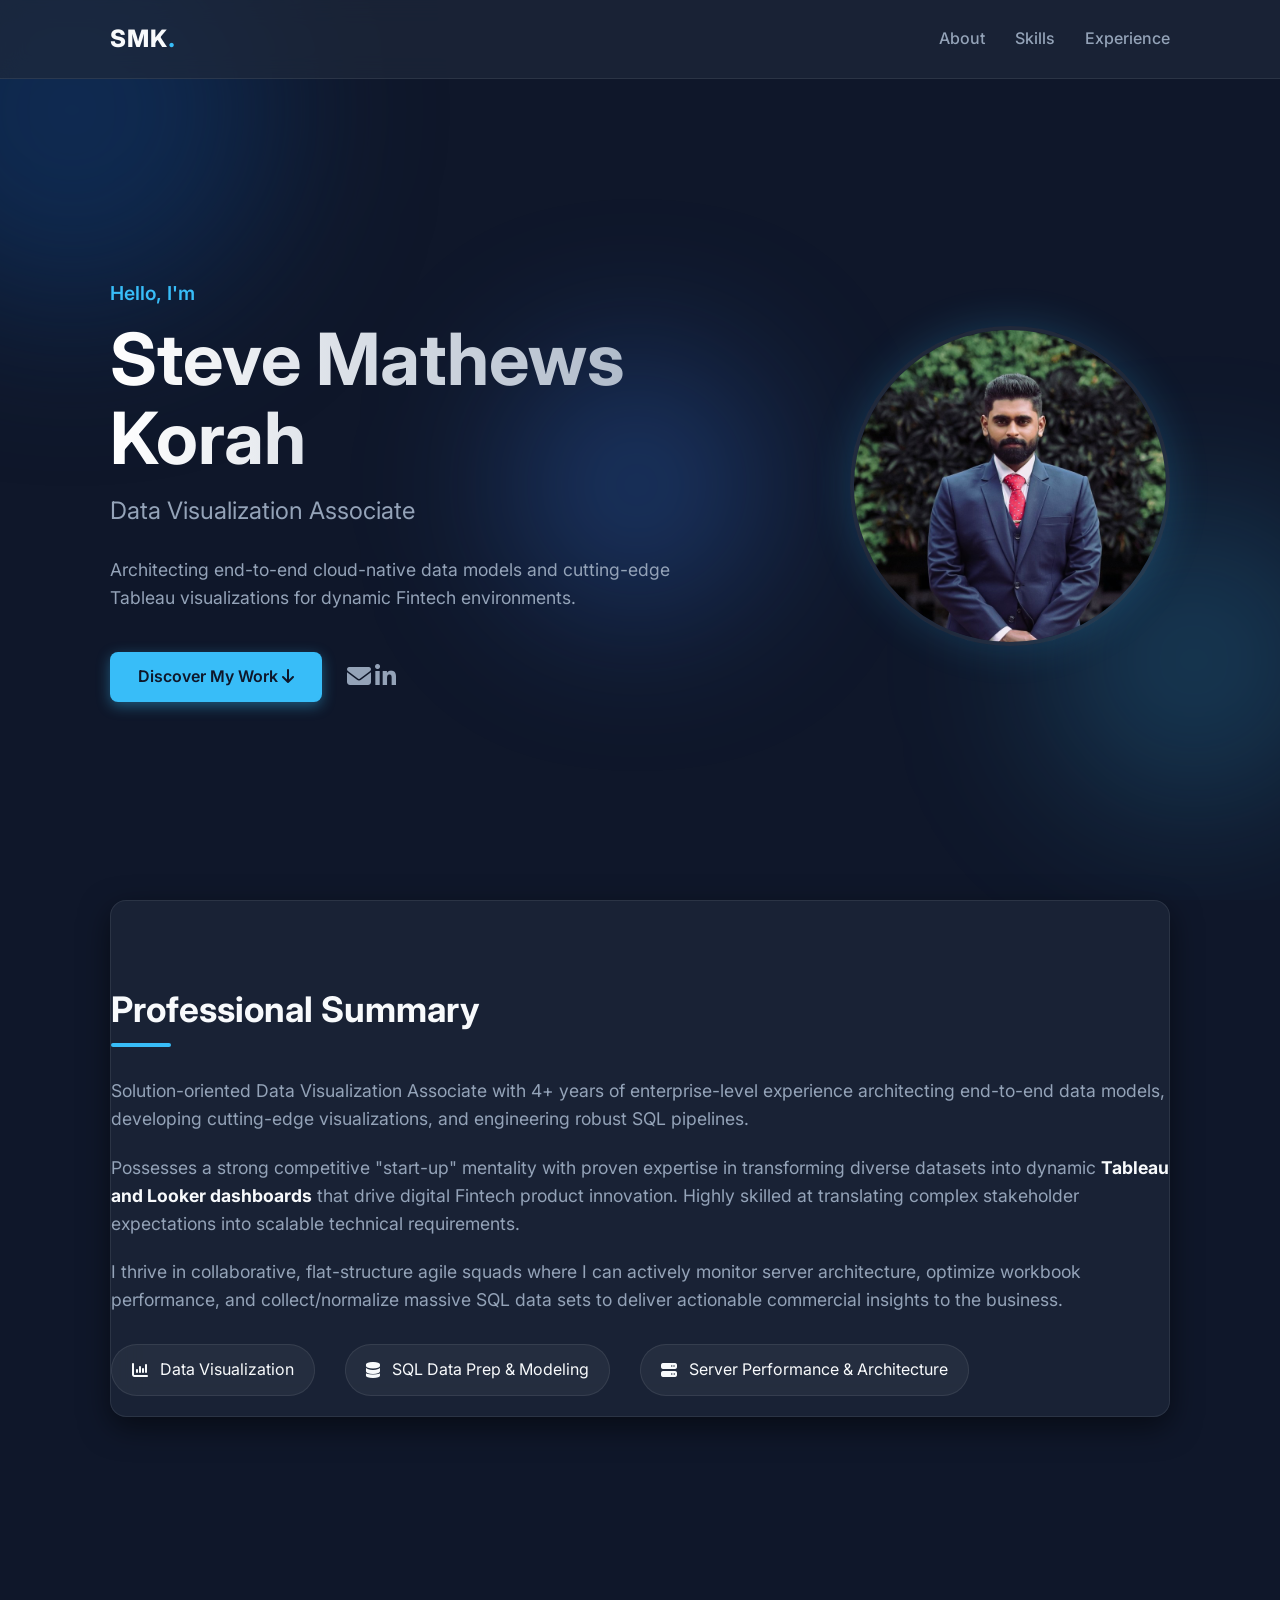
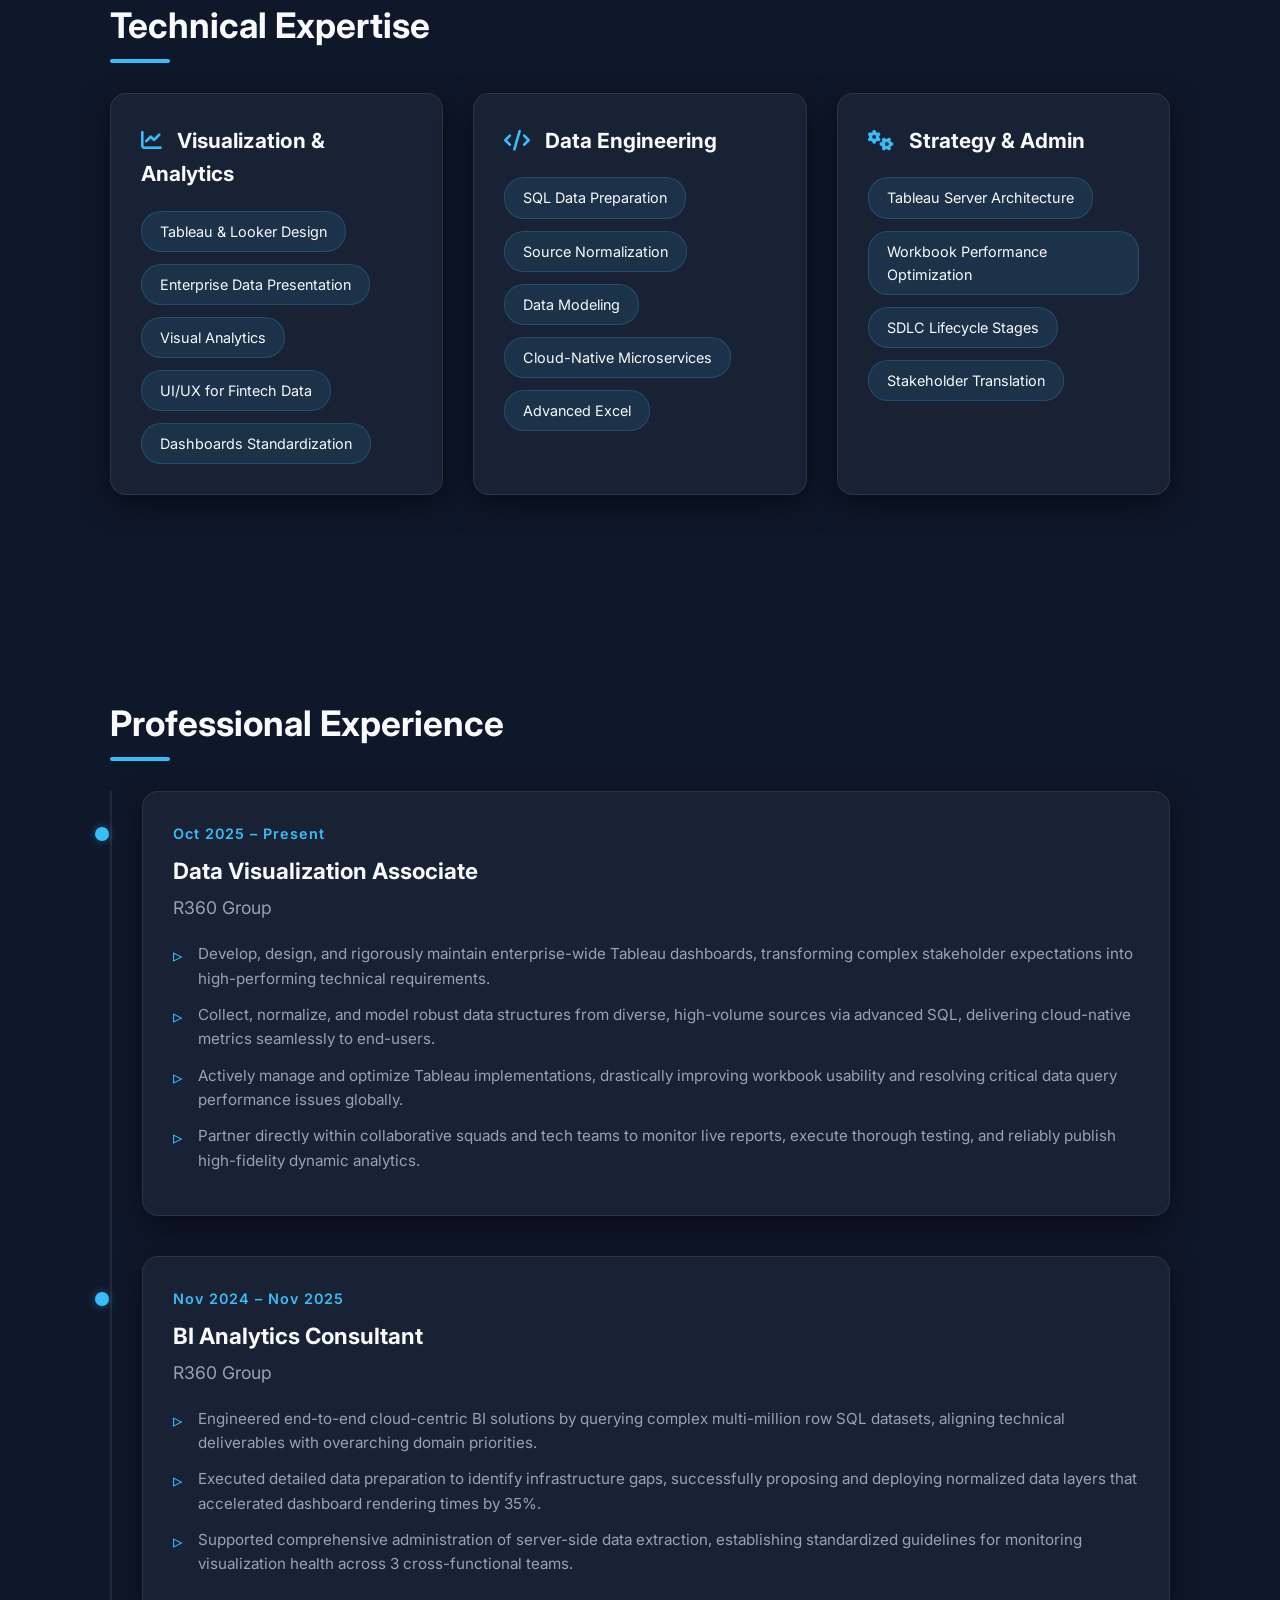
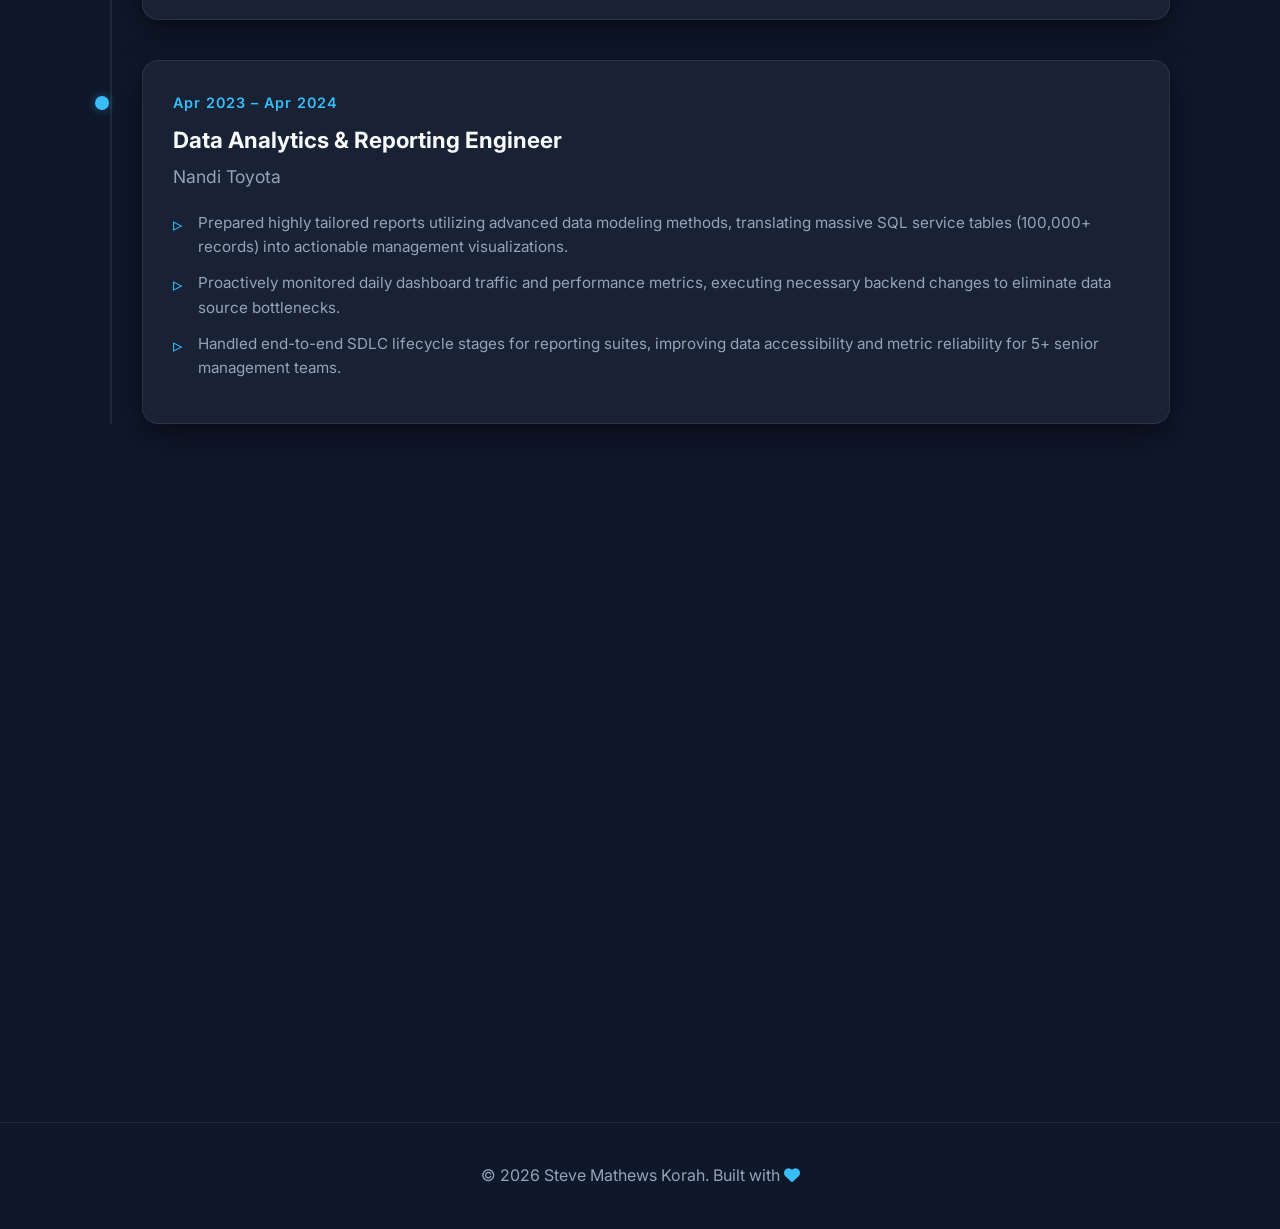
==== commit 08ba7736: "Update title to Data Visualization Associate" ====
--- a/index.html
+++ b/index.html
@@ -3,8 +3,8 @@
 <head>
     <meta charset="UTF-8">
     <meta name="viewport" content="width=device-width, initial-scale=1.0">
-    <title>Steve Mathews Korah | Senior BI Developer</title>
-    <meta name="description" content="Portfolio of Steve Mathews Korah, a Senior BI Developer specializing in Tableau, Looker, SQL data modeling, and enterprise Fintech solutions.">
+    <title>Steve Mathews Korah | Data Visualization Associate</title>
+    <meta name="description" content="Portfolio of Steve Mathews Korah, a Data Visualization Associate specializing in Tableau, Looker, SQL data modeling, and enterprise Fintech solutions.">
     <!-- Google Fonts: Inter -->
     <link rel="preconnect" href="https://fonts.googleapis.com">
     <link rel="preconnect" href="https://fonts.gstatic.com" crossorigin>
@@ -42,7 +42,7 @@
                 <div class="hero-text">
                     <p class="greeting">Hello, I'm</p>
                     <h1 class="name">Steve Mathews Korah</h1>
-                    <h2 class="title">Senior BI Developer</h2>
+                    <h2 class="title" style="font-size: 1.5rem;">Data Visualization Associate</h2>
                     <p class="subtitle">Architecting end-to-end cloud-native data models and cutting-edge Tableau visualizations for dynamic Fintech environments.</p>
                     <div class="hero-actions">
                         <a href="#about" class="btn btn-primary">Discover My Work <i class="fa-solid fa-arrow-down"></i></a>
@@ -62,7 +62,7 @@
         <section id="about" class="section glass-card slide-up">
             <h2 class="section-title">Professional Summary</h2>
             <div class="about-content">
-                <p>Solution-oriented Senior BI Developer with 4+ years of enterprise-level experience architecting end-to-end data models, developing cutting-edge visualizations, and engineering robust SQL pipelines.</p>
+                <p>Solution-oriented Data Visualization Associate with 4+ years of enterprise-level experience architecting end-to-end data models, developing cutting-edge visualizations, and engineering robust SQL pipelines.</p>
                 <p>Possesses a strong competitive "start-up" mentality with proven expertise in transforming diverse datasets into dynamic <strong>Tableau and Looker dashboards</strong> that drive digital Fintech product innovation. Highly skilled at translating complex stakeholder expectations into scalable technical requirements.</p>
                 <p>I thrive in collaborative, flat-structure agile squads where I can actively monitor server architecture, optimize workbook performance, and collect/normalize massive SQL data sets to deliver actionable commercial insights to the business.</p>
                 
@@ -135,7 +135,7 @@
                 <div class="timeline-item glass-card hover-glow">
                     <div class="timeline-date">Oct 2025 – Present</div>
                     <div class="timeline-content">
-                        <h3>Senior BI Developer</h3>
+                        <h3>Data Visualization Associate</h3>
                         <h4>R360 Group</h4>
                         <ul class="achievement-list">
                             <li>Develop, design, and rigorously maintain enterprise-wide Tableau dashboards, transforming complex stakeholder expectations into high-performing technical requirements.</li>
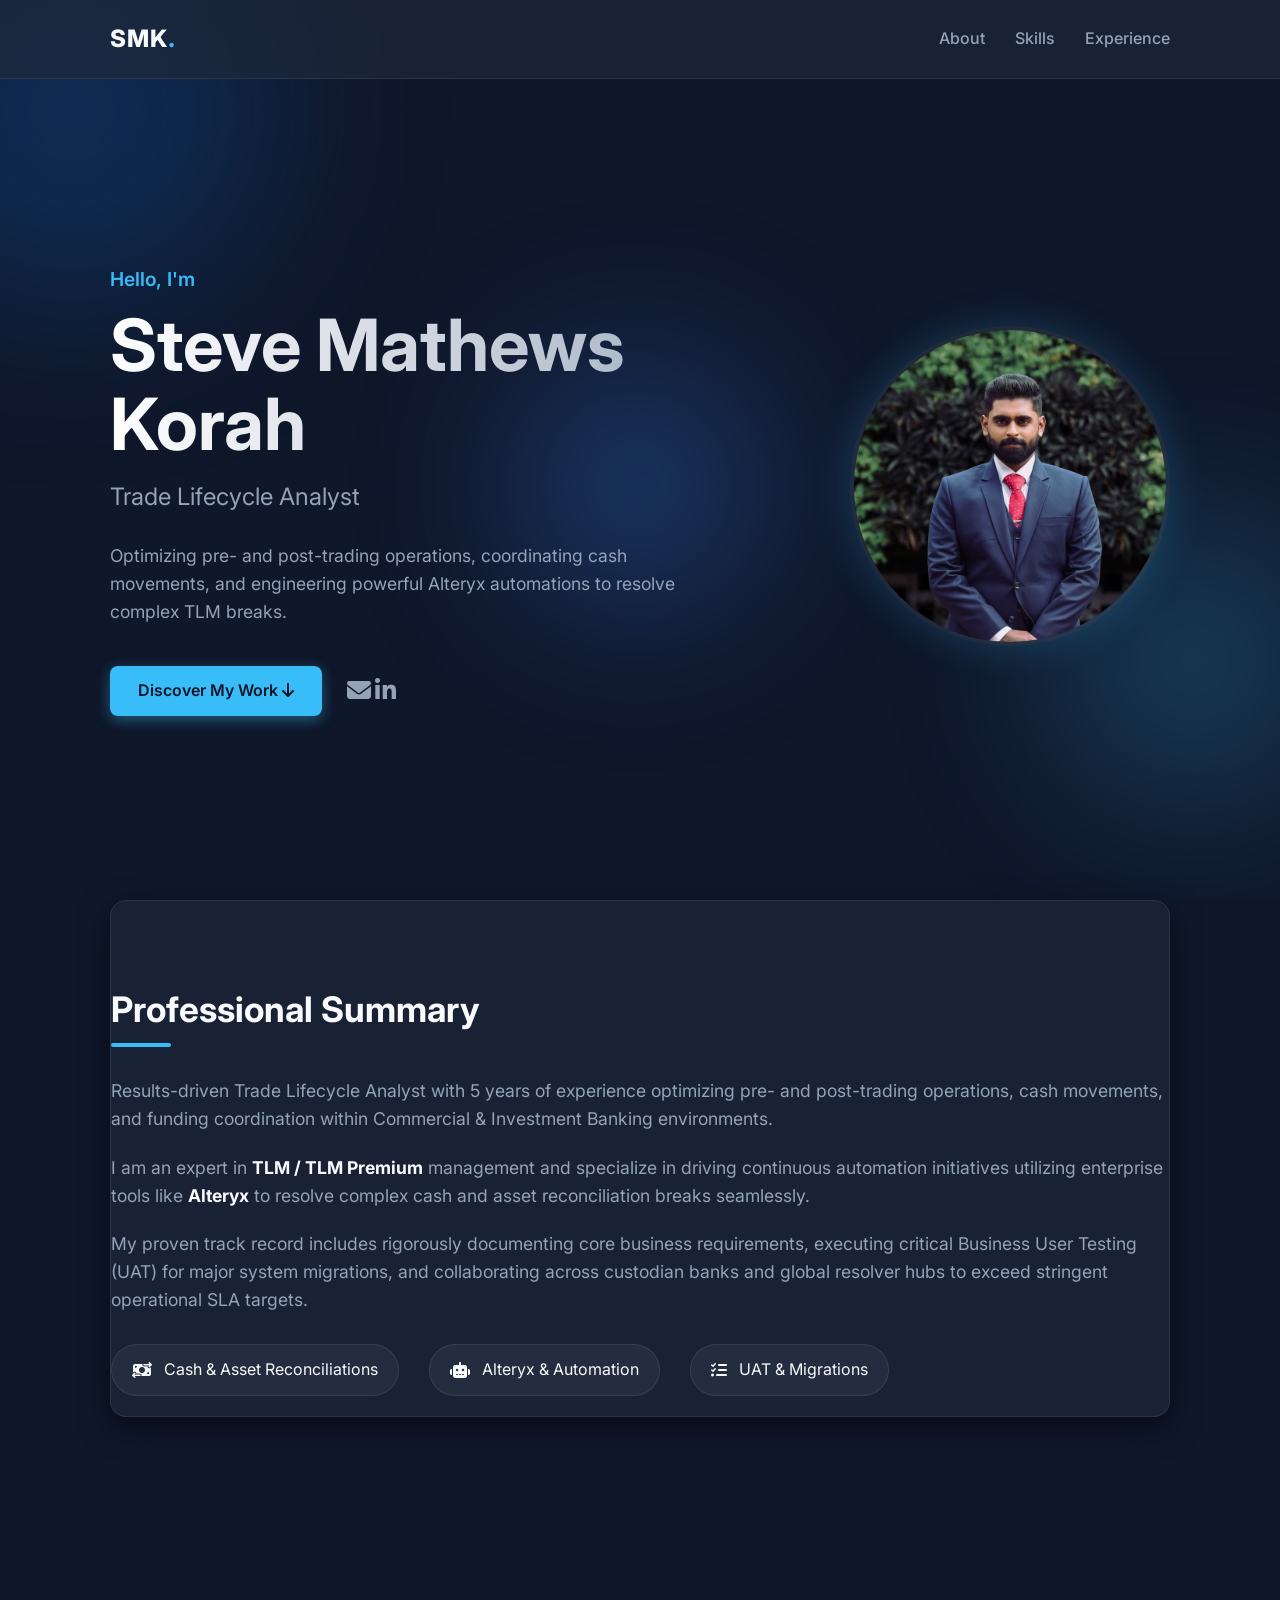
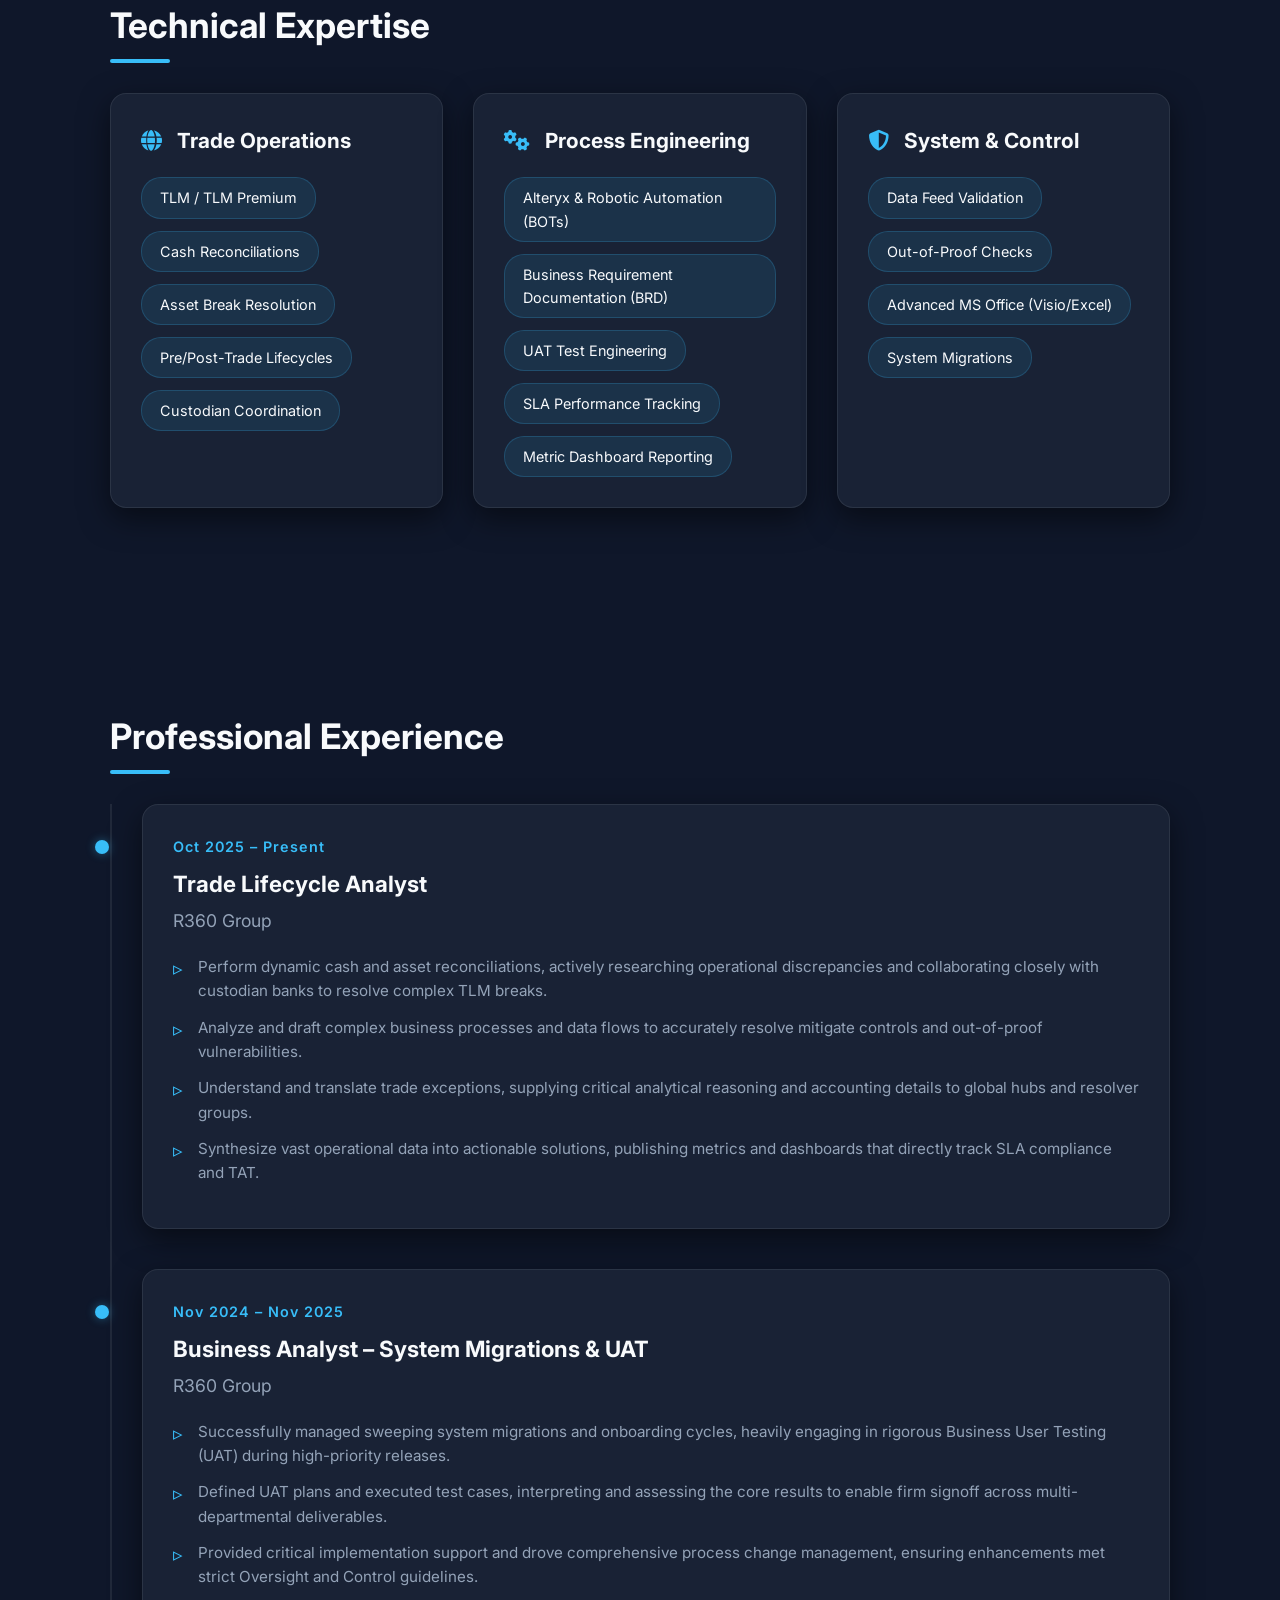
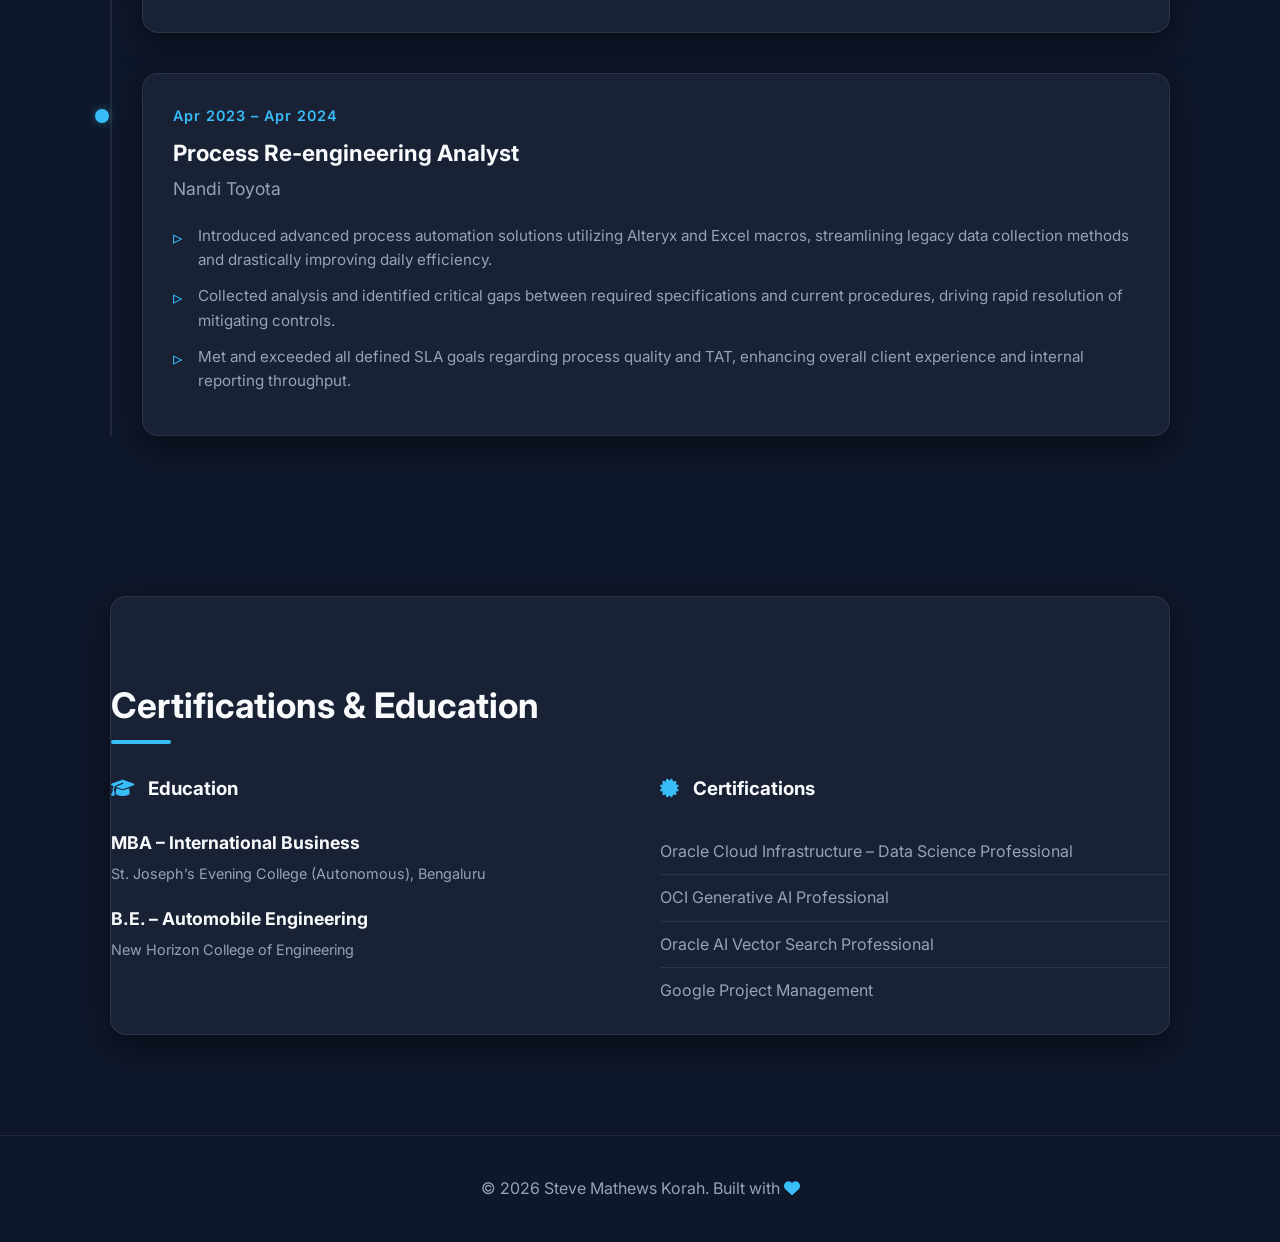
==== commit ebd4c904: "Update portfolio for Trade Lifecycle Analyst JD" ====
--- a/index.html
+++ b/index.html
@@ -3,8 +3,8 @@
 <head>
     <meta charset="UTF-8">
     <meta name="viewport" content="width=device-width, initial-scale=1.0">
-    <title>Steve Mathews Korah | Data Visualization Associate</title>
-    <meta name="description" content="Portfolio of Steve Mathews Korah, a Data Visualization Associate specializing in Tableau, Looker, SQL data modeling, and enterprise Fintech solutions.">
+    <title>Steve Mathews Korah | Trade Lifecycle Analyst</title>
+    <meta name="description" content="Portfolio of Steve Mathews Korah, a Trade Lifecycle Analyst specializing in TLM, Cash Reconciliations, UAT, and Alteryx automation.">
     <!-- Google Fonts: Inter -->
     <link rel="preconnect" href="https://fonts.googleapis.com">
     <link rel="preconnect" href="https://fonts.gstatic.com" crossorigin>
@@ -42,8 +42,8 @@
                 <div class="hero-text">
                     <p class="greeting">Hello, I'm</p>
                     <h1 class="name">Steve Mathews Korah</h1>
-                    <h2 class="title" style="font-size: 1.5rem;">Data Visualization Associate</h2>
-                    <p class="subtitle">Architecting end-to-end cloud-native data models and cutting-edge Tableau visualizations for dynamic Fintech environments.</p>
+                    <h2 class="title" style="font-size: 1.5rem;">Trade Lifecycle Analyst</h2>
+                    <p class="subtitle">Optimizing pre- and post-trading operations, coordinating cash movements, and engineering powerful Alteryx automations to resolve complex TLM breaks.</p>
                     <div class="hero-actions">
                         <a href="#about" class="btn btn-primary">Discover My Work <i class="fa-solid fa-arrow-down"></i></a>
                         <div class="social-links">
@@ -62,22 +62,22 @@
         <section id="about" class="section glass-card slide-up">
             <h2 class="section-title">Professional Summary</h2>
             <div class="about-content">
-                <p>Solution-oriented Data Visualization Associate with 4+ years of enterprise-level experience architecting end-to-end data models, developing cutting-edge visualizations, and engineering robust SQL pipelines.</p>
-                <p>Possesses a strong competitive "start-up" mentality with proven expertise in transforming diverse datasets into dynamic <strong>Tableau and Looker dashboards</strong> that drive digital Fintech product innovation. Highly skilled at translating complex stakeholder expectations into scalable technical requirements.</p>
-                <p>I thrive in collaborative, flat-structure agile squads where I can actively monitor server architecture, optimize workbook performance, and collect/normalize massive SQL data sets to deliver actionable commercial insights to the business.</p>
+                <p>Results-driven Trade Lifecycle Analyst with 5 years of experience optimizing pre- and post-trading operations, cash movements, and funding coordination within Commercial & Investment Banking environments.</p>
+                <p>I am an expert in <strong>TLM / TLM Premium</strong> management and specialize in driving continuous automation initiatives utilizing enterprise tools like <strong>Alteryx</strong> to resolve complex cash and asset reconciliation breaks seamlessly.</p>
+                <p>My proven track record includes rigorously documenting core business requirements, executing critical Business User Testing (UAT) for major system migrations, and collaborating across custodian banks and global resolver hubs to exceed stringent operational SLA targets.</p>
                 
                 <div class="highlights">
                     <div class="highlight-item">
-                        <i class="fa-solid fa-chart-column"></i>
-                        <span class="highlight-text">Data Visualization</span>
+                        <i class="fa-solid fa-money-bill-transfer"></i>
+                        <span class="highlight-text">Cash & Asset Reconciliations</span>
                     </div>
                     <div class="highlight-item">
-                        <i class="fa-solid fa-database"></i>
-                        <span class="highlight-text">SQL Data Prep & Modeling</span>
+                        <i class="fa-solid fa-robot"></i>
+                        <span class="highlight-text">Alteryx & Automation</span>
                     </div>
                     <div class="highlight-item">
-                        <i class="fa-solid fa-server"></i>
-                        <span class="highlight-text">Server Performance & Architecture</span>
+                        <i class="fa-solid fa-list-check"></i>
+                        <span class="highlight-text">UAT & Migrations</span>
                     </div>
                 </div>
             </div>
@@ -88,38 +88,38 @@
             <h2 class="section-title">Technical Expertise</h2>
             
             <div class="skills-grid">
-                <!-- Visualization & Analytics -->
+                <!-- Trade Operations -->
                 <div class="skill-category glass-card hover-lift">
-                    <h3><i class="fa-solid fa-chart-line accent-icon"></i> Visualization & Analytics</h3>
+                    <h3><i class="fa-solid fa-globe accent-icon"></i> Trade Operations</h3>
                     <ul class="skill-tags">
-                        <li>Tableau & Looker Design</li>
-                        <li>Enterprise Data Presentation</li>
-                        <li>Visual Analytics</li>
-                        <li>UI/UX for Fintech Data</li>
-                        <li>Dashboards Standardization</li>
-                    </ul>
-                </div>
-
-                <!-- Data Engineering -->
+                        <li>TLM / TLM Premium</li>
+                        <li>Cash Reconciliations</li>
+                        <li>Asset Break Resolution</li>
+                        <li>Pre/Post-Trade Lifecycles</li>
+                        <li>Custodian Coordination</li>
+                    </ul>
+                </div>
+
+                <!-- Process Engineering -->
                 <div class="skill-category glass-card hover-lift">
-                    <h3><i class="fa-solid fa-code accent-icon"></i> Data Engineering</h3>
+                    <h3><i class="fa-solid fa-gears accent-icon"></i> Process Engineering</h3>
                     <ul class="skill-tags">
-                        <li>SQL Data Preparation</li>
-                        <li>Source Normalization</li>
-                        <li>Data Modeling</li>
-                        <li>Cloud-Native Microservices</li>
-                        <li>Advanced Excel</li>
-                    </ul>
-                </div>
-
-                <!-- Strategic Administration -->
+                        <li>Alteryx & Robotic Automation (BOTs)</li>
+                        <li>Business Requirement Documentation (BRD)</li>
+                        <li>UAT Test Engineering</li>
+                        <li>SLA Performance Tracking</li>
+                        <li>Metric Dashboard Reporting</li>
+                    </ul>
+                </div>
+
+                <!-- System & Control -->
                 <div class="skill-category glass-card hover-lift">
-                    <h3><i class="fa-solid fa-gears accent-icon"></i> Strategy & Admin</h3>
+                    <h3><i class="fa-solid fa-shield-halved accent-icon"></i> System & Control</h3>
                     <ul class="skill-tags">
-                        <li>Tableau Server Architecture</li>
-                        <li>Workbook Performance Optimization</li>
-                        <li>SDLC Lifecycle Stages</li>
-                        <li>Stakeholder Translation</li>
+                        <li>Data Feed Validation</li>
+                        <li>Out-of-Proof Checks</li>
+                        <li>Advanced MS Office (Visio/Excel)</li>
+                        <li>System Migrations</li>
                     </ul>
                 </div>
             </div>
@@ -135,13 +135,13 @@
                 <div class="timeline-item glass-card hover-glow">
                     <div class="timeline-date">Oct 2025 – Present</div>
                     <div class="timeline-content">
-                        <h3>Data Visualization Associate</h3>
+                        <h3>Trade Lifecycle Analyst</h3>
                         <h4>R360 Group</h4>
                         <ul class="achievement-list">
-                            <li>Develop, design, and rigorously maintain enterprise-wide Tableau dashboards, transforming complex stakeholder expectations into high-performing technical requirements.</li>
-                            <li>Collect, normalize, and model robust data structures from diverse, high-volume sources via advanced SQL, delivering cloud-native metrics seamlessly to end-users.</li>
-                            <li>Actively manage and optimize Tableau implementations, drastically improving workbook usability and resolving critical data query performance issues globally.</li>
-                            <li>Partner directly within collaborative squads and tech teams to monitor live reports, execute thorough testing, and reliably publish high-fidelity dynamic analytics.</li>
+                            <li>Perform dynamic cash and asset reconciliations, actively researching operational discrepancies and collaborating closely with custodian banks to resolve complex TLM breaks.</li>
+                            <li>Analyze and draft complex business processes and data flows to accurately resolve mitigate controls and out-of-proof vulnerabilities.</li>
+                            <li>Understand and translate trade exceptions, supplying critical analytical reasoning and accounting details to global hubs and resolver groups.</li>
+                            <li>Synthesize vast operational data into actionable solutions, publishing metrics and dashboards that directly track SLA compliance and TAT.</li>
                         </ul>
                     </div>
                 </div>
@@ -150,12 +150,12 @@
                 <div class="timeline-item glass-card hover-glow">
                     <div class="timeline-date">Nov 2024 – Nov 2025</div>
                     <div class="timeline-content">
-                        <h3>BI Analytics Consultant</h3>
+                        <h3>Business Analyst – System Migrations & UAT</h3>
                         <h4>R360 Group</h4>
                         <ul class="achievement-list">
-                            <li>Engineered end-to-end cloud-centric BI solutions by querying complex multi-million row SQL datasets, aligning technical deliverables with overarching domain priorities.</li>
-                            <li>Executed detailed data preparation to identify infrastructure gaps, successfully proposing and deploying normalized data layers that accelerated dashboard rendering times by 35%.</li>
-                            <li>Supported comprehensive administration of server-side data extraction, establishing standardized guidelines for monitoring visualization health across 3 cross-functional teams.</li>
+                            <li>Successfully managed sweeping system migrations and onboarding cycles, heavily engaging in rigorous Business User Testing (UAT) during high-priority releases.</li>
+                            <li>Defined UAT plans and executed test cases, interpreting and assessing the core results to enable firm signoff across multi-departmental deliverables.</li>
+                            <li>Provided critical implementation support and drove comprehensive process change management, ensuring enhancements met strict Oversight and Control guidelines.</li>
                         </ul>
                     </div>
                 </div>
@@ -164,12 +164,12 @@
                 <div class="timeline-item glass-card hover-glow">
                     <div class="timeline-date">Apr 2023 – Apr 2024</div>
                     <div class="timeline-content">
-                        <h3>Data Analytics & Reporting Engineer</h3>
+                        <h3>Process Re-engineering Analyst</h3>
                         <h4>Nandi Toyota</h4>
                         <ul class="achievement-list">
-                            <li>Prepared highly tailored reports utilizing advanced data modeling methods, translating massive SQL service tables (100,000+ records) into actionable management visualizations.</li>
-                            <li>Proactively monitored daily dashboard traffic and performance metrics, executing necessary backend changes to eliminate data source bottlenecks.</li>
-                            <li>Handled end-to-end SDLC lifecycle stages for reporting suites, improving data accessibility and metric reliability for 5+ senior management teams.</li>
+                            <li>Introduced advanced process automation solutions utilizing Alteryx and Excel macros, streamlining legacy data collection methods and drastically improving daily efficiency.</li>
+                            <li>Collected analysis and identified critical gaps between required specifications and current procedures, driving rapid resolution of mitigating controls.</li>
+                            <li>Met and exceeded all defined SLA goals regarding process quality and TAT, enhancing overall client experience and internal reporting throughput.</li>
                         </ul>
                     </div>
                 </div>
